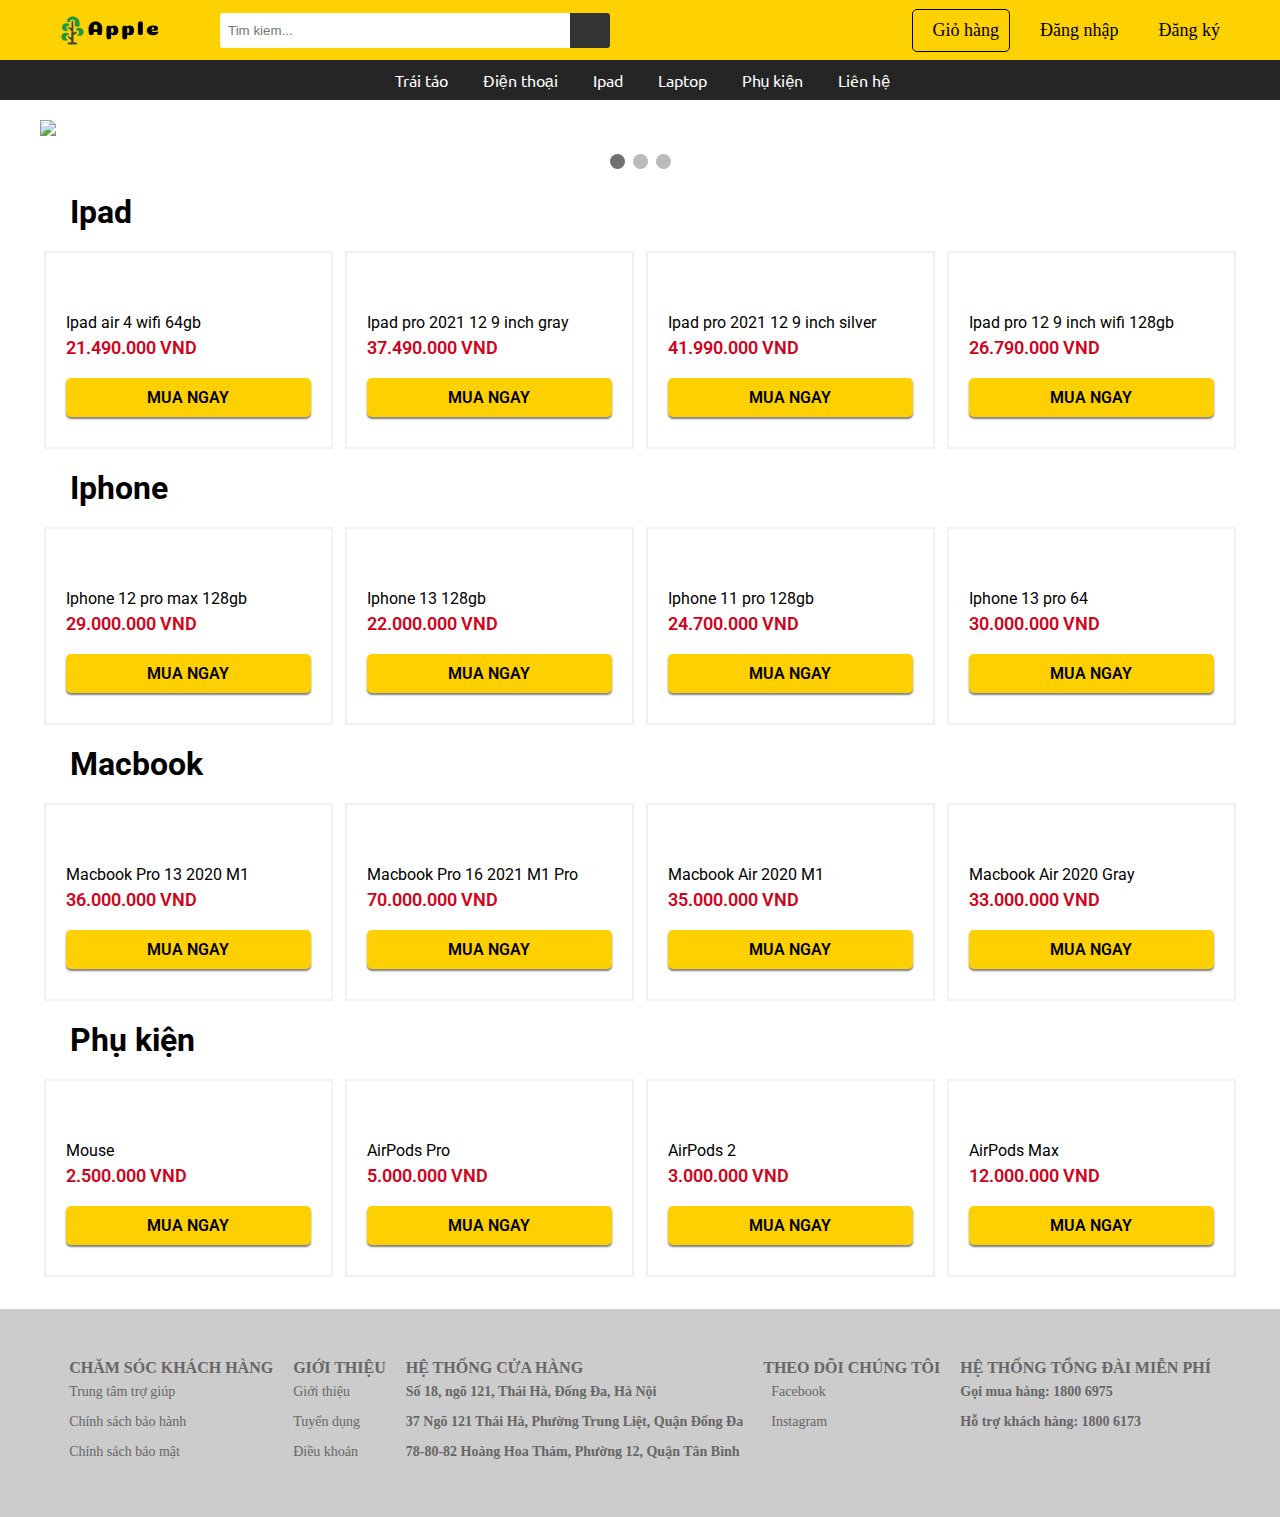
==== index.html @ f6bee872 "new update 1" ====
<!DOCTYPE html>
<html lang="en">
<head>
  <meta charset="UTF-8">
  <meta http-equiv="X-UA-Compatible" content="IE=edge">
  <meta name="viewport" content="width=device-width, initial-scale=1.0">
  <link rel="stylesheet" href="https://cdnjs.cloudflare.com/ajax/libs/font-awesome/6.0.0-beta2/css/all.min.css" integrity="sha512-YWzhKL2whUzgiheMoBFwW8CKV4qpHQAEuvilg9FAn5VJUDwKZZxkJNuGM4XkWuk94WCrrwslk8yWNGmY1EduTA==" crossorigin="anonymous" referrerpolicy="no-referrer" />
  <link href="https://fonts.googleapis.com/css2?family=Mulish:wght@200;500&family=Roboto:wght@100;300;400&family=Ubuntu&display=swap" rel="stylesheet">
  <link rel="stylesheet" href="assests/css/style.css">
  <link rel="stylesheet" href="./assests/css/cart.css">
  <link rel="stylesheet" href="./assests/css/product.css">
  
  <title>Trái táo</title>
</head>
<body>
  <div class="app">
    <!-- Header -->
    <div class="header">
      <div class="header-left">
        <div class="logo">
          <a href="index.html"><img src="./assests/img/logo.png" alt=""></a>
        </div>
        <div class="search-box">
          <input type="text" id="search" placeholder="Tim kiem...">
          <i class="icon-search fas fa-search"></i>
        </div>
        
      </div>
      <div class="header-right">
        <div class="cart" onclick="requireLogin()">
          <a href="javascript:void(0)"><i class="fas fa-shopping-cart"></i></a>
          <span>Giỏ hàng</span>
        </div>
        <i class="fas fa-user-circle icon-user"></i>
        <span class="name-user hover-text"></span>
        <div class="account">
          <div class="login">
            <span class="hover-text">Đăng nhập</span>
          </div>
          <div class="register hover-text">
            <span  class=" hover-text">Đăng ký</span>
          </div>
        </div>
      </div>
    </div>
    
    <!-- Bảng đăng ký -->
    <form  method="get" id="form-register">
      <div class="board board-register active">
        <div class="left-board">
          <label class="title">Register</label>
          <div class="form-input">
            <input type="text" id="user-register" required>
            <label class="space-tb">Username</label>
            <span></span>
          </div>
          <div class="form-input">
            <input type="text" id="full-name" required>
            <label class="space-tb">Full Name</label>
            <span></span>
          </div>
          <div class="form-input">
            <input type="text" id="address" required>
            <label class="space-tb">Address</label>
            <span></span>
          </div>
          <div class="form-input">
            <input type="text" id="phone-number" required>
            <label class="space-tb">Phone Number</label>
            <span></span>
          </div>
          <div class="form-input">
            <input type="password" id="password-register" required>
            <label class="space-tb">Password</label>
            <span></span>
          </div>
          <div class="form-input">
            <input type="password" id="re-password" required>
            <label class="space-tb">Re-password</label>
            <span></span>
          </div>
          <div class="bot-board">
            <input type="submit" value="Sign In">
          </div>
          <div class="btn-close btn-register">
            <i class="fas fa-times"></i>
          </div>
        </div>
      </div>
    </form>

    <!-- Bảng đăng nhập -->
    <form method="get" id="form-login">
      <div class="board board-login active">
        <div class="left-board">
          <label class="title">Login</label>
          <div class="form-input">
            <input type="text" id="user-login" required>
            <label class="space-tb">Username</label>
            <span></span>
          </div>
          <div class="form-input">
            <input type="password" id="password-login" required>
            <label class="space-tb">Password</label>
            <span></span>
          </div>
          <div class="bot-board">
            <input type="submit" value="Sign Up">
            <span>
              Bạn mới biết đến Trái táo?
              <a href="javascript:void(0)" onclick="changeForm()">Đăng ký</a>
            </span>
          </div>
          <div class="btn-close btn-login">
            <i class="fas fa-times"></i>
          </div>
        </div>
      </div>
    </form>

    <!-- menu -->
    <nav>
      <ul class="menu">
        <li>
          <a href="">
            <i class="fas fa-home"></i>
            <span>Trái táo</span>
          </a>
        </li>
        <li>
          <a href="javascript:void(0)" onclick="innerProducts('phone')">
            <i class="fas fa-mobile-alt"></i>
            <span>Điện thoại</span>
          </a>
          <div class="sub-menu">
            <ul class="box-list">
              <h3>Apple</h3>
              <li>
                <ul>
                  <li><a href="javascript:void(0)" onclick="innerProducts('phone', '13')">Iphone 13 series</a></li>
                  <li><a href="javascript:void(0)" onclick="innerProducts('phone', '13PM')">Iphone 13 pro max</a></li>
                  <li><a href="javascript:void(0)" onclick="innerProducts('phone', '13PO')">Iphone 13 pro</a></li>
                  <li><a href="javascript:void(0)" onclick="innerProducts('phone', '13OO')">Iphone 13</a></li>
                  <li><a href="javascript:void(0)" onclick="innerProducts('phone', '13MO')">Iphone 13 mini</a></li>
                </ul>
              </li>
              <li>
                <ul>
                  <li><a href="javascript:void(0)" onclick="innerProducts('phone', '12')">Iphone 12 series</a></li>
                  <li><a href="javascript:void(0)" onclick="innerProducts('phone', '12PM')">Iphone 12 pro max</a></li>
                  <li><a href="javascript:void(0)" onclick="innerProducts('phone', '12PO')">Iphone 12 pro</a></li>
                  <li><a href="javascript:void(0)" onclick="innerProducts('phone', '12OO')">Iphone 12</a></li>
                  <li><a href="javascript:void(0)" onclick="innerProducts('phone', '12MO')">Iphone 12 mini</a></li>
                </ul>
              </li>
              <li>
                <ul>
                  <li><a href="javascript:void(0)" onclick="innerProducts('phone', '11')">Iphone 11 series</a></li>
                  <li><a href="javascript:void(0)" onclick="innerProducts('phone', '11PM')">Iphone 11 pro max</a></li>
                  <li><a href="javascript:void(0)" onclick="innerProducts('phone', '11PO')">Iphone 11 pro</a></li>
                  <li><a href="javascript:void(0)" onclick="innerProducts('phone', '11OO')">Iphone 11</a></li>
                </ul>
              </li>
            </ul>

            <div class="best-selling">
              <h3>Bán chạy</h3>
              <div class="box-bs">
                <div class="image">
                  <img src="https://images.fpt.shop/unsafe/fit-in/192x192/filters:quality(90):fill(white)/fptshop.com.vn/Uploads/Originals/2021/9/15/637673213598401263_iphone-13-pro-max-dd-1.jpg" alt="">
                </div>
                <div class="content-inside">
                  <h4>iphone</h4>
                  <span>25.000.000</span>
                </div>
              </div>
              <div class="box-bs">
                <div class="image">
                  <img src="https://images.fpt.shop/unsafe/fit-in/192x192/filters:quality(90):fill(white)/fptshop.com.vn/Uploads/Originals/2021/9/15/637673213598401263_iphone-13-pro-max-dd-1.jpg" alt="">
                </div>
                <div class="content-inside">
                  <h4>iphone</h4>
                  <span>26.000.000</span>
                </div>
              </div>
            </div>
            <div class="thumbnail">
              <img src="https://images.fpt.shop/unsafe/fit-in/248x248/filters:quality(90):fill(white)/fptshop.com.vn/Uploads/Originals/2021/11/1/637713559763285373_F-H4_248x248.png" alt="">
            </div>
          </div>
        </li>
        <li>
          <a href="javascript:void(0)"  onclick="innerProducts('tablet')">
            <i class="fas fa-tablet-alt"></i>
            <span>Ipad</span>
          </a>
        </li>
        <li>
          <a href="javascript:void(0)" onclick="innerProducts('computer')">
            <i class="fas fa-laptop"></i>
            <span>Laptop</span>
          </a>
        </li>
        <li>
          <a href="javascript:void(0)" onclick="innerProducts('LinhKien')">
            <i class="fas fa-headphones-alt"></i>
            <span>Phụ kiện</span>
          </a>
        </li>
        <li>
          <a href="javascript:void(0)">
            <i class="fas fa-phone"></i>
            <span>Liên hệ</span>
          </a>
        </li>
      </ul>
    </nav>

    <!-- Container -->
    <div class="container">
      <!-- SlideShow -->
      <div class="slider">
        <div class="slideshow-container">
  
          <div class="mySlides fade">
            <img src="assests/img/image3.png" style="width:100%">
          </div>
        
          <div class="mySlides fade">
            <img src="assests/img/image1.png" style="width:100%">
          </div>
        
          <div class="mySlides fade">
            <img src="assests/img/image2.png" style="width:100%">
          </div>
        
          <a class="prev" onclick="plusSlides(-1)">&#10094;</a>
          <a class="next" onclick="plusSlides(1)">&#10095;</a>
        </div>
        <br>
        <div style="text-align:center">
          <span class="dot" onclick="currentSlide(1)"></span>
          <span class="dot" onclick="currentSlide(2)"></span>
          <span class="dot" onclick="currentSlide(3)"></span>
        </div>
      </div>
      <div class="innerLable">

      </div>
      <!-- Sản phẩm  -->
      <div class="products">

        <!-- Tablet -->
        <div class="box-content">

          <div class="lable">
            <h1>Ipad</h1>
          </div>
          <div class="items-tablet list">
            <!-- 1 -->
            <div class="product-item"  onclick="innerDetail(this)">
              <div class="product-top">
                  <img  class="product-thumb" src="./assests/img/tablet/ipad-air-4-wifi-64gb-2020-xanhduong-600x600-600x600.jpg" alt="">
                  <a href="" class="product-name">Ipad air 4 wifi 64gb</a>
              </div>
              <div class="product-info">
                <div class="product-price">21.490.000 VND</div>
                <a href="javascript:void(0)" onclick="confirmation(this)" data-set="3803IP" class="buy-now">Mua ngay</a>
              </div>
            </div>
            <!-- 2 -->
            <div class="product-item"  onclick="innerDetail(this)">
              <div class="product-top">
                  <img  class="product-thumb" src="./assests/img/tablet/ipad-pro-2021-129-inch-gray-thumb-600x600.jpg" alt="">
                  <a href="" class="product-name">Ipad pro 2021 12 9 inch gray</a>
              </div>
              <div class="product-info">
                <div class="product-price">37.490.000 VND</div>
                <a href="javascript:void(0)" onclick="confirmation(this)" data-set="4409IP" class="buy-now">Mua ngay</a>
              </div>
            </div>
            
            <!-- 3 -->
            <div class="product-item"  onclick="innerDetail(this)">
              <div class="product-top">
                  <img  class="product-thumb" src="./assests/img/tablet/ipad-pro-2021-129-inch-silver-600x600.jpg" alt="">
                  <a href="" class="product-name">Ipad pro 2021 12 9 inch silver</a>
              </div>
              <div class="product-info">
                <div class="product-price">41.990.000 VND</div>
                <a href="javascript:void(0)" onclick="confirmation(this)" data-set="4510IP" class="buy-now">Mua ngay</a>
              </div>
            </div>
            <!-- 4 -->
            <div class="product-item"  onclick="innerDetail(this)">
              <div class="product-top">
                  <img  class="product-thumb" src="./assests/img/tablet/ipad-pro-12-9-inch-wifi-128gb-2020-bac-600x600-1-600x600.jpg" alt="">
                  <a href="" class="product-name">Ipad pro 12 9 inch wifi 128gb</a>
              </div>
              <div class="product-info">
                <div class="product-price">26.790.000 VND</div>
                <a href="javascript:void(0)" onclick="confirmation(this)" data-set="4308IP" class="buy-now">Mua ngay</a>
              </div>
            </div>
          </div>
        </div>

        <!-- Phone -->
        <div class="lable">
          <h1>Iphone</h1>
        </div>
        <div class="items-phone list">
          <!-- 1 -->
          <div class="product-item"  onclick="innerDetail(this)">
            <div class="product-top">
                <img  class="product-thumb" src="./assests/img/phone/iphone-12-pro-max-vang-new-600x600-600x600.jpg" alt="">
                <a href="" class="product-name">Iphone 12 pro max 128gb</a>
            </div>
            <div class="product-info">
              <div class="product-price">29.000.000 VND</div>
              <a href="javascript:void(0)" onclick="confirmation(this)" data-set="2312PM" class="buy-now">Mua ngay</a>
            </div>
          </div>
          <!-- 2 -->
          <div class="product-item"  onclick="innerDetail(this)">
            <div class="product-top">
                <img  class="product-thumb" src="./assests/img/phone/iphone-13-mini-blue-2-600x600.jpg" alt="">
                <a href="" class="product-name">Iphone 13 128gb</a>
            </div>
            <div class="product-info">
              <div class="product-price">22.000.000 VND</div>
              <a href="javascript:void(0)" onclick="confirmation(this)" data-set="2813MO" class="buy-now">Mua ngay</a>
            </div>
          </div>
          <!-- 3 -->
          <div class="product-item"  onclick="innerDetail(this)">
            <div class="product-top">
                <img  class="product-thumb" src="./assests/img/phone/iphone-11-pro-256gb-black-600x600.jpg" alt="">
                <a href="" class="product-name">Iphone 11 pro 128gb</a>
            </div>
            <div class="product-info">
              <div class="product-price">24.700.000 VND</div>
              <a href="javascript:void(0)" onclick="confirmation(this)" data-set="1311PO" class="buy-now">Mua ngay</a>
            </div>
          </div>
          <!-- 4 -->
          <div class="product-item"  onclick="innerDetail(this)">
            <div class="product-top">
                <img  class="product-thumb" src="./assests/img/phone/iphone-13-pro-gold-1-600x600.jpg" alt="">
                <a href="" class="product-name">Iphone 13 pro 64</a>
            </div>
            <div class="product-info">
              <div class="product-price">30.000.000 VND</div>
              <a href="javascript:void(0)" onclick="confirmation(this)" data-set="3013PO" class="buy-now">Mua ngay</a>
            </div>
          </div>
        </div>

        <!-- Laptop -->
        <div class="lable">
          <h1>Macbook</h1>
        </div>
        <div class="items-laptop list">
          <!-- 1 -->
          <div class="product-item"  onclick="innerDetail(this)">
            <div class="product-top">
                <img  class="product-thumb" src="./assests/img/computer/Macbook Pro 13 2020 M1 - Silver.jpg" alt="">
                <a href="" class="product-name">Macbook Pro 13 2020 M1</a>
            </div>
            <div class="product-info">
              <div class="product-price">36.000.000 VND</div>
              <a href="javascript:void(0)" onclick="confirmation(this)" data-set="4600MB" class="buy-now">Mua ngay</a>
            </div>
          </div>
          <!-- 2 -->
          <div class="product-item"  onclick="innerDetail(this)">
            <div class="product-top">
                <img  class="product-thumb" src="./assests/img/computer/MacBook Pro 16 2021 M1 Pro -Silver.png" alt="">
                <a href="" class="product-name">Macbook Pro 16 2021 M1 Pro</a>
            </div>
            <div class="product-info">
              <div class="product-price">70.000.000 VND</div>
              <a href="javascript:void(0)" onclick="confirmation(this)" data-set="4701MB" class="buy-now">Mua ngay</a>
            </div>
          </div>
          <!-- 3 -->
          <div class="product-item"  onclick="innerDetail(this)">
            <div class="product-top">
                <img  class="product-thumb" src="./assests/img/computer/Macbook Air 2020 M1 - Grey.jpg" alt="">
                <a href="" class="product-name">Macbook Air 2020 M1</a>
            </div>
            <div class="product-info">
              <div class="product-price">35.000.000 VND</div>
              <a href="javascript:void(0)" onclick="confirmation(this)" data-set="5004MB" class="buy-now">Mua ngay</a>
            </div>
          </div>
          <!-- 4 -->
          <div class="product-item"  onclick="innerDetail(this)">
            <div class="product-top">
                <img  class="product-thumb" src="./assests/img/computer/Macbook Air 2020 - Grey.jpg" alt="">
                <a href="" class="product-name">Macbook Air 2020 Gray</a>
            </div>
            <div class="product-info">
              <div class="product-price">33.000.000 VND</div>
              <a href="javascript:void(0)" onclick="confirmation(this)" data-set="5206MB" class="buy-now">Mua ngay</a>
            </div>
          </div>
        </div>
        <!-- Phụ kiện -->
        <div class="lable">
          <h1>Phụ kiện</h1>
        </div>
        <div class="items-laptop list">
          <!-- 1 -->
          <div class="product-item"  onclick="innerDetail(this)">
            <div class="product-top">
                <img  class="product-thumb" src="./assests/img/LinhKien/chuot-bluetooth-apple-mk2e3-trang-avatar-600x600.jpg" alt="">
                <a href="" class="product-name">Mouse</a>
            </div>
            <div class="product-info">
              <div class="product-price">2.500.000 VND</div>
              <a href="javascript:void(0)" onclick="confirmation(this)" data-set="5901LK" class="buy-now">Mua ngay</a>
            </div>
          </div>
          <!-- 2 -->
          <div class="product-item"  onclick="innerDetail(this)">
            <div class="product-top">
                <img  class="product-thumb" src="./assests/img/LinhKien/tai-nghe-bluetooth-airpods-pro-apple-mwp22-thumb-600x600.jpg" alt="">
                <a href="" class="product-name">AirPods Pro</a>
            </div>
            <div class="product-info">
              <div class="product-price">5.000.000 VND</div>
              <a href="javascript:void(0)" onclick="confirmation(this)" data-set="6406LK" class="buy-now">Mua ngay</a>
            </div>
          </div>
          <!-- 3 -->
          <div class="product-item"  onclick="innerDetail(this)">
            <div class="product-top">
                <img  class="product-thumb" src="./assests/img/LinhKien/bluetooth-airpods-2-apple-mv7n2-imei-ava-600x600.jpg" alt="">
                <a href="" class="product-name">AirPods 2</a>
            </div>
            <div class="product-info">
              <div class="product-price">3.000.000 VND</div>
              <a href="javascript:void(0)" onclick="confirmation(this)" data-set="6305LK" class="buy-now">Mua ngay</a>
            </div>
          </div>
          <!-- 4 -->
          <div class="product-item"  onclick="innerDetail(this)">
            <div class="product-top">
                <img  class="product-thumb" src="./assests/img/LinhKien/bluetooth-airpods-max-apple-ava-600x600.jpg" alt="">
                <a href="" class="product-name">AirPods Max</a>
            </div>
            <div class="product-info">
              <div class="product-price">12.000.000 VND</div>
              <a href="javascript:void(0)" onclick="confirmation(this)" data-set="6507LK" class="buy-now">Mua ngay</a>
            </div>
          </div>
        </div>
      </div>
      <div class="page">
        
      </div>
    </div>
    <footer class = "footer">
      <div class="row">
        <div class="col">
          <h3 class="footer__heading">Chăm sóc khách hàng</h3>
          <ul class="footer-list">
            <li class="footer-item">
              <a href="" class="footer-item__link">Trung tâm trợ giúp</a>
            </li>
            <li class="footer-item">
              <a href="" class="footer-item__link">Chính sách bảo hành</a>
            </li>
            <li class="footer-item">
              <a href="" class="footer-item__link">Chính sách bảo mật</a>
            </li>
          </ul>
        </div>
        <div class="col">
          <h3 class="footer__heading">Giới thiệu</h3>
          <ul class="footer-list">
            <li class="footer-item">
              <a href="" class="footer-item__link">Giới thiệu</a>
            </li>
            <li class="footer-item">
              <a href="" class="footer-item__link">Tuyển dụng</a>
            </li>
            <li class="footer-item">
              <a href="" class="footer-item__link">Điều khoản</a>
            </li>
          </ul>
        </div>
        <div class="col">
          <h3 class="footer__heading">Hệ thống cửa hàng</h3>
          <ul class="footer-list">
            <li class="footer-item">
              <h3 class="footer-item__link">Số 18, ngõ 121, Thái Hà, Đống Đa, Hà Nội</h3>
            </li>
            <li class="footer-item">
              <h3 class="footer-item__link">37 Ngõ 121 Thái Hà, Phường Trung Liệt, Quận Đống Đa</h3>
            </li>
            <li class="footer-item">
              <h3 class="footer-item__link">78-80-82 Hoàng Hoa Thám, Phường 12, Quận Tân Bình</h3>
            </li>
          </ul>
        </div>
        <div class="col">
          <h3 class="footer__heading">Theo dõi chúng tôi</h3>
          <ul class="footer-list">
            <li class="footer-item">
              <a href="" class="footer-item__link">
                <i class="footer-item__icon fab fa-facebook-square"></i>
                Facebook
              </a>
            </li>
            <li class="footer-item">
              <a href="" class="footer-item__link">
                <i class="footer-item__icon fab fa-instagram"></i>
                Instagram
              </a>
            </li>
          </ul>
        </div>
        <div class="col">
          <h3 class="footer__heading">Hệ thống tổng đài miễn phí</h3>
          <ul class="footer-list">
            <li class="footer-item">
              <h3 class="footer-item__link">Gọi mua hàng:	1800 6975</h3>
            </li>
            <li class="footer-item">
              <h3 class="footer-item__link">Hỗ trợ khách hàng:	1800 6173</h3>
            </li>
          </ul>
        </div>
      </div> 
    </footer>
  </div>
  <script src = "js/script.js"></script>
  <script src = "js/cart.js"></script>
</body>
</html>
---- assests/css/style.css ----
@import url('https://fonts.googleapis.com/css?family=Ubuntu');
* {
  padding: 0;
  margin: 0;
  box-sizing: border-box;
}
body{
  /* font-family: 'Ubuntu', sans-serif; */
  /* height: 100vh; */
  /* background-color: #ccc; */
  /* overflow-x: hidden; */
  /* display: flex; */
  /* justify-content: center; */
}
img {
  display: block;
}
ul {
  list-style-type: none;
}
.hover-text:hover {
  color: rgba(255, 255, 255);
  transition-duration: .1s;
}
.space-tb {
  opacity: .9;
  position: absolute;
  top: 10px;
  left: 10px;
}
.app {
  /* position: relative; */
  /* height: 100vh; */
  /* height: 2000px; */
}

/* header */
.header {
  display: flex;
  align-items: center;
  justify-content: space-between;
  height: 60px;
  padding: 0 50px;
  background-color: #fed100;
}
.header-left {
  display: flex;
  align-items: center;
}
.header .header-left .logo {
  height: 60px;
  width: 120px;
  /* background-color: #ccc; */
  
}
.logo img{
  width: 100%;
  /* height: 40px; */
}
.header-right {
  display: flex;
  align-items: center;
}
.header-right .cart {
  display: flex;
  align-items: center;
  border: 1px solid #000;
  border-radius: 5px;
  padding: 10px;
  cursor: pointer;
}
.header-right .cart a{
  font-size: 20px;
  padding-right: 10px;
  color: rgb(0, 0, 0);
}
.header-right .cart:hover,
.header-right .cart:hover a,
.header-right .cart:hover span{
  color: rgba(255, 255, 255);
  transition-duration: .1s;
  background-color: #aad000;
}
.header-right .icon-user{
  display: none;
  padding: 10px;
  font-size: 24px;
  color: rgb(0, 0, 0);
}
.header-right span{
  color: rgb(0, 0, 0);
  font-size: 18px;
}
.name-user {
  cursor: pointer;
}

/* form */
.account {
  display: flex;
  color: #fff;
  cursor: pointer;
}
.account span{
  padding: 5px;
  cursor: pointer;
}
.account .login {
  margin: 0 20px;
  padding: 5px;
  cursor: pointer;
}
.account .register {
  padding: 5px;
  cursor: pointer;
}
.search-box {
  margin-left: 50px;
  display: flex;
}
.search-box .icon-search {
  background-color: #333;
  height: 35px;
  width: 40px;
  text-align: center;
  line-height: 35px;
  border-radius: 0 3px 3px 0;
  color: #fff;
}
.icon-search:hover{
  color: hsla(0,0%,100%,.7);
}
.search-box input {
  width: 350px;
  height: 35px;
  border: none;
  border-radius: 3px 0 0 3px;
  padding: 8px;
  outline: none;
}
@keyframes appear{
  0%{
    opacity: 0;
  }
  100%{
    opacity: 1;
  }
}
.board {
  font-family: 'Ubuntu', sans-serif;
  position: fixed;
  padding: 50px;
  display: flex;
  justify-content: center;
  align-items: center;
  animation: appear .1s ease-out forwards;
  background-color: rgba(0,0,0,0.2);
  top: 0;
  bottom: 0;
  left: 0;
  right: 0;
  z-index: 2;
}
.board-register.active,
.board-login.active {
  display: none;
}
.board .left-board {
  padding: 45px 50px;
  height: 550px;
  background-color: rgb(255, 255, 240);
  border-radius: 5px;
  display: flex;
  flex-direction: column;
  align-items: center;
  position: relative;
  z-index: 2;
}
.title{
  font-size: 20px;
  font-weight: 700;
  margin-bottom: 20px;
}
.left-board .form-input {
  display: flex;
  flex-direction: column;
  padding: 10px 0 30px;
  width: 300px;
  font-size: 16px;
  position: relative;
}
.form-input input{
  height: 20px;
  font-size: 14px;
  border: none;
  border-radius: 0;
  border-bottom: 2px solid #000;
  outline: none;
  z-index: 1;
  background-color: transparent;
}
.bot-board {
  margin-top: 20px;
  display: flex;
  flex-direction: column;
  align-items: center;
}
.bot-board input {
  padding: 10px 45px;
  border-radius: 50px;
  border: none;
  color: #000;
  box-shadow: 0 2px 2px rgba(0,0,0,.5);
  background-color: #fed100;
}
.bot-board input:active {
  transform: scale(0.98);
  box-shadow: none;
  transition: .1s;
}
.bot-board span {
  font-size: 14px;
  padding: 32px;
}
.form-input label span{
  display: inline-block;
  transition: .3s cubic-bezier(0.68, -0.55, 0.256, 1.55);
}
.form-input input:focus{
  border-bottom: 2px solid rgba(0,0,0,.3);
}
.form-input input:focus + label span,
.form-input input:valid + label span{
  opacity: .4;
  z-index: 2;
  transform: translateY(-24px);
}
.form-input > span {
  position: absolute;
  bottom: 14px;
  color: #f02849;
  font-size: 12px;
}
.btn-close {
  position: absolute;
  top: 0;
  right: 0;
  padding: 10px 15px;
  background-color: #fed100;
  font-size: 20px;
  border-top-right-radius: 5px;
}
.btn-close:hover {
  color: #fff;
  background-color: rgb(51, 39, 39);
  transition-duration: .1s;
}

/* menu */
nav {
  background-color: #252525;
}
.menu {
  font-family: 'Ubuntu', sans-serif;
  display: flex;
  list-style: none;
  height: 40px;
  justify-content: center;
  align-items: center;
}
.menu > li {
  /* margin-right: 30px; */
  padding: 0 15px;
  position: relative;
  height: inherit;
}
.menu li a{
  text-decoration: none;
}
.menu > li > a{
  text-decoration: none;
  color: #fff;
  line-height: 40px;
}
.menu > li > a:hover{
  color: hsla(0,0%,100%,.7);
  transition-duration: .1s;
}
.menu li a i {
  padding-right: 5px;
}
.menu > li:hover .sub-menu{
  visibility: visible;
  opacity: 1;
  transform: translateY(0);
}
.sub-menu {
  display: flex;
  position: absolute;
  width: 1200px;
  background-color: #fff;
  padding: 20px 16px;
  left: -386px;
  justify-content: space-between;
  opacity: 0;
  transform: translateY(10px);
  transition: visibility .2s, opacity .2s linear, transform .2s;
  visibility: hidden;
  box-shadow: 0 2px 12px rgb(0 0 0 / 40%);
  z-index: 2;
}

.sub-menu li {
  list-style: none;
}

.box-list {
  max-width: 560px;
  font-family: Roboto,Helvetica,Arial,sans-serif;
  font-weight: 300;
}
.box-list > li{
  margin-right: 20px;
  font-size: 13px;
  min-width: 120px;
  float: left;
}
.box-list li ul >li:first-child {
  font-size: 16px;
  padding: 10px 0 15px;
  font-weight: 400;
}
.box-list li li {
  padding: 8px 0;
}
.box-list li li a {
  padding: 8px 0;
  color: #000; 
}
.box-list li li:hover a{
  color: #0077ff;
}
.best-selling {
  border-left: 1px solid #000;
  margin-left: 10px;
  padding: 0 10px;
}
.best-selling .box-bs {
  display: flex;
  padding: 16px 0;
}
.best-selling .image img {
  width: 80px;
  margin-right: 16px;
}




/* container */
.container {
  /* background-color: #ccc; */
  /* height: 100px; */
  max-width: 1200px;
  margin: auto;
  /* height: 1000px; */
}


.slideshow-container {
  max-width: 1200px;
  position: relative;
  margin: auto;
  padding: 20px 0 0;
  z-index: 1;
}
.mySlides {
  display: none;
}
.mySlides img {
  width: 100%;
}
.prev, .next {
  cursor: pointer;
  position: absolute;
  top: 50%;
  width: auto;
  margin-top: -22px;
  padding: 16px;
  color: white;
  font-weight: bold;
  font-size: 18px;
  transition: 0.6s ease;
  border-radius: 0 3px 3px 0;
  user-select: none;
}
.prev {
  left: 5px;
  border-radius: 3px 0 0 3px;
}
.next {
  right: 5px;
  border-radius: 3px 0 0 3px;
}
.prev:hover, .next:hover {
  background-color: rgba(0,0,0,0.8);
}
.text {
  color: #f2f2f2;
  font-size: 15px;
  padding: 8px 12px;
  position: absolute;
  bottom: 8px;
  width: 100%;
  text-align: center;
}
.dot {
  cursor: pointer;
  height: 15px;
  width: 15px;
  margin: 0 2px;
  background-color: #bbb;
  border-radius: 50%;
  display: inline-block;
  transition: background-color 0.6s ease;
}
.active, .dot:hover {
  background-color: #717171;
}
@keyframes fade {
  from {opacity: .4}
  to {opacity: 1}
}
.fade {
  animation-name: fade;
  animation-duration: 1.5s;
}
.lable {
  font-family: Roboto,Helvetica,Arial,sans-serif;
}

.products {
  font-family: Roboto,Helvetica,Arial,sans-serif;
}
.lable {
  padding: 20px 30px 0;
}
.list {
  display: flex;
  justify-content: flex-start;
  flex-wrap: wrap;
  margin-left: -2px;
  margin-right: -2px;
}
.product-item {
  flex-basis: 24%;
  background-color: #fff;
  padding: 20px;
  border: 2px solid #f1f1f1;
  /* height: 480px; */
  margin-top: 20px;
  position: relative;
  transition: all .2s ease-in;
  margin-left: 6px;
  margin-right: 6px;
}
.product-item:hover {
  box-shadow: 0 2px 12px rgb(0 0 0 / 40%);
}
.product-item:hover .product-thumb {
  transform: translateY(-15px);
}
.product-top .product-thumb {
  margin: 20px 0;
  width: 100%;
  transition: .2s ease-in;
}
.buy-now, .product-name {
  padding-bottom: 5px;
  display: block;
  text-decoration: none; 
  color: #000;
  
}
.buy-now {
  padding: 10px;
  background-color: #fed000;
  border-radius: 5px;
  color: #000;
  font-weight: 600;
  text-transform: uppercase;
  text-align: center;
  margin: 20px 0 10px;
  box-shadow: 0 2px 2px rgba(0,0,0,.5);
}
.buy-now:active {
  transform: scale(0.98);
  box-shadow: none;
  transition: .1s;
}
.buy-now:hover {
  background-color: #aaa000;
  color: #fff;
  box-shadow: none;
}
.product-info .product-price {
  color: #111;
  font-weight: 600;
  font-size: 18px;
  color: #d0021c;
}
.page {
  text-align: center;
  margin: 32px 0;
}
.page ul {
  display: flex;
  justify-content: center;
}
.page ul li {
  padding: 10px 15px;
  background-color: #cb1c22;
  margin: 5px;
  color: #fff;
  border-radius: 5px;
  cursor: pointer;
}
.page ul li:hover {
  background-color: #ae1427;
}

.footer {
  background-color: #ccc;  
}

.footer__heading{
  font-size: 16px;
  text-transform: uppercase;
  color: #666;
}

.footer__list {
  padding-left: 0;
  list-style: none;
}

.footer-item__link {
  text-decoration: none;
  font-size: 14px;
  color: #666;
  padding: 2px 0;
  display: flex;
  align-items: center;
}

.footer-item__icon {
  font-size: 1.6rem;
  margin: -1px 8px 0 0;
}

.row {
  display: flex;
  width: 1200px;
  margin: auto;
  padding: 40px 0;
  justify-content: center;
}
.col {
  padding: 10px;
}
.col li {
  padding: 5px 0;
}
---- assests/css/cart.css ----
.cart-box {
  width: 1200px;
  margin: 32px auto;
  background-color: #fff;
  padding: 30px;
  box-shadow: 0 0 10px 2px rgba(0,0,0,.1);
}
.cart-content-top table{
  width: 100%;
  text-align: center;
}

.cart-content-top table th {
  padding-bottom: 30px;
  font-family: var(--main-text-font);
  font-size: 14px;
  text-transform: uppercase;
  color: #333;
  border-collapse: collapse;
  border-bottom: 2px solid #ccc;
}

.cart-content-top table p{
  font-family: var(--main-text-font);
  font-size: 14px;
  color: #333;
}

.cart-content-top table input {
  width: 40px;
}

.cart-content-top td {
  padding: 15px 0;
  border-bottom: 2px solid #ddd;
}

.cart-content-top td:first-child img {
  width: 100px;
  margin: auto;
}

.cart-content-top td:nth-child(2) {
  max-width: 130px;
}

.cart-content-top td:nth-child(3) img {
  width: 30px;
}

.cart-content-bottom table {
  width: 100%;
}

.cart-content-bottom table th {
  padding: 15px 0;
  color: #333;
  border-collapse: collapse;
  border-bottom: 2px solid #ddd;
  text-align: left;
  font-size: 14px;
}

.cart-content-bottom table td {
  padding: 6px 0;
  font-family: var(--main-text-font);
  font-size: 14px;
  color: #333;
}

.cart-content-bottom tr:nth-child(4) td {
  border-bottom: 2px solid #ddd;
}

.cart-content-bottom tr td:last-child {
  text-align: right;
}

.cart-content-bottom-text {
  margin: 20px 0;
  text-align: center;
}

.cart-content-bottom-text p {
  font-family: var(--main-text-font);
  font-size: 12px;
  color: #333;
}

.cart-content-bottom-button {
  text-align: center;
  align-items: center;
}

.cart-content-bottom-button button {
  padding: 0 180px;
  height: 35px;
  cursor: pointer;
}

.cart-content-bottom-button button:first-child {
  background-color: #fff;
  border: 1px solid black;
  margin-right: 20px;
}

.cart-content-bottom-button button:first-child:hover {
  background-color: #ddd;
}

.cart-content-bottom-button button:last-child {
  background-color: black;
  color: #fff;
  border: none;
  border: 1px solid black;
}

.cart-content-bottom-button button:last-child:hover {
  background-color: #ddd;
  color: black;
}

.cart-content-bottom-dangnhap {
  margin-top: 20px;
}

.cart-content-bottom-dangnhap p {
  font-family: var(--main-text-font);
  font-size: 12px;
  color: #333;
  font-weight: bold;
}

.trash button i {
  color: red;
  opacity: .7;
  font-size: 16px;
  transition: all .1s ease-out;
}

.trash button {
  background-color: transparent;
  border: none;
  cursor: pointer;
  padding: 5px; 
}

.trash button:hover i {
  font-size: 20px;
}
---- assests/css/product.css ----
/* --------PRODUCT--------- */
.product-detail{
	padding: 100px 0;
	box-shadow: 0 0 10px 2px rgba(0,0,0,.1);
	margin: 32px 0;
}

.product-detail .product-top {
	margin-bottom: 30px;
}

.product-detail .product-top p {
	font-family: "Times New Roman", Times, serif;
	margin: 0 12px;
	font-size: 12px;
}

.product-detail .product-content-left {
	width: 50%;
}

.product-detail .product-content-left-big-img {
	width: 80%;
	padding-right: 20px;
}

.product-detail .product-content-left-big-img img {
	width: 100%;
}

.product-detail .product-content-left-small-img {
	width: 20%;
}

.product-detail .product-content-left-small-img img {
	width: 100%;
}

.product-detail .product-content-right {
	width: 50%;
	padding-right: 20px;
}

* {
	box-sizing: border-box;
}

.product-detail .product-content-right-product-name h1 {
	font-family: "Times New Roman", Times, serif;
	font-size: 30px;
}

.product-detail .product-content-right-product-price {
	margin: 12px 0;
	font-size: 28px;
	font-weight: bold;
	font-family: "Times New Roman", Times, serif;
}

.product-detail .product-content-right-product-color {
	margin-top: 40px;
}

.color {
	font-weight: bold;
}

.quantity {
	display: flex;
	margin-bottom: 20px;
	margin-top: 20px;
	align-items: center;
}

.quantity input {
	width: 35px;
	padding-left: 3px;
	margin: 10px 0;
}

.product-content-right-product-button {
	display: flex;
}

.product-content-right-product-button button {
	width: 160px;
	height: 40px;
	display: block;
	margin: 20px 0 12px;
	transition: all 0.3s ease;
	margin-bottom: 20px;
}

.product-content-right-product-button button:first-child {
	background-color: #ffff;
	border: 2px solid black;
	cursor: pointer;
}

.product-content-right-product-button button:first-child i {
	margin-right: 5px;
}

.product-content-right-product-button button:first-child:hover {
	background: black;
	color: #ffff;
}

.product-content-right-product-button button:last-child {
	border: 2px solid #bf8a49;
	color: #bf8a49;
	background: #ffff;
	cursor: pointer;
	margin-left: 40px;
}

.product-content-right-product-button button:last-child:hover {
	background: black;
	color: #ffff;
}

.product-content-right-bottom {
	padding-top: 40px;
	border-top: 2px solid #dddddd;
	position: relative;
}

.product-content-right-bottom-top {
	position: absolute;
	width: 30px;
	height: 30px;
	border: 1px solid #dddddd;
	display: flex;
	justify-content: center;
	align-items: center;
	background-color: #fff;
	top: -15px;
	left: 50%;
	border-radius: 50%;
	transform: translateX(-50%);
	cursor: pointer;
}

.product-content-right-bottom-content-title {
  display: flex;
	border-bottom: 2px solid #dddddd;
}

.product-content-right-bottom-content-title-item {
	padding: 6px;
	cursor: pointer;
	margin-right: 6px;
}

.product-content-right-bottom-content-title-item p {
	font-family: "Times New Roman", Times, serif;
	font-size: 16px;
}

.product-content-right-bottom-content {
	padding-top: 30px;
}

.product-content-right-bottom-content {
	font-family: "Times New Roman", Times, serif;
	font-size: 15px;
}

.row {
	display: flex;
}

.product-content-right-bottom-content-muahang {
	display: none;
}

.activeB {
	display: none;
}

.detail {
	font-weight: bold;
}
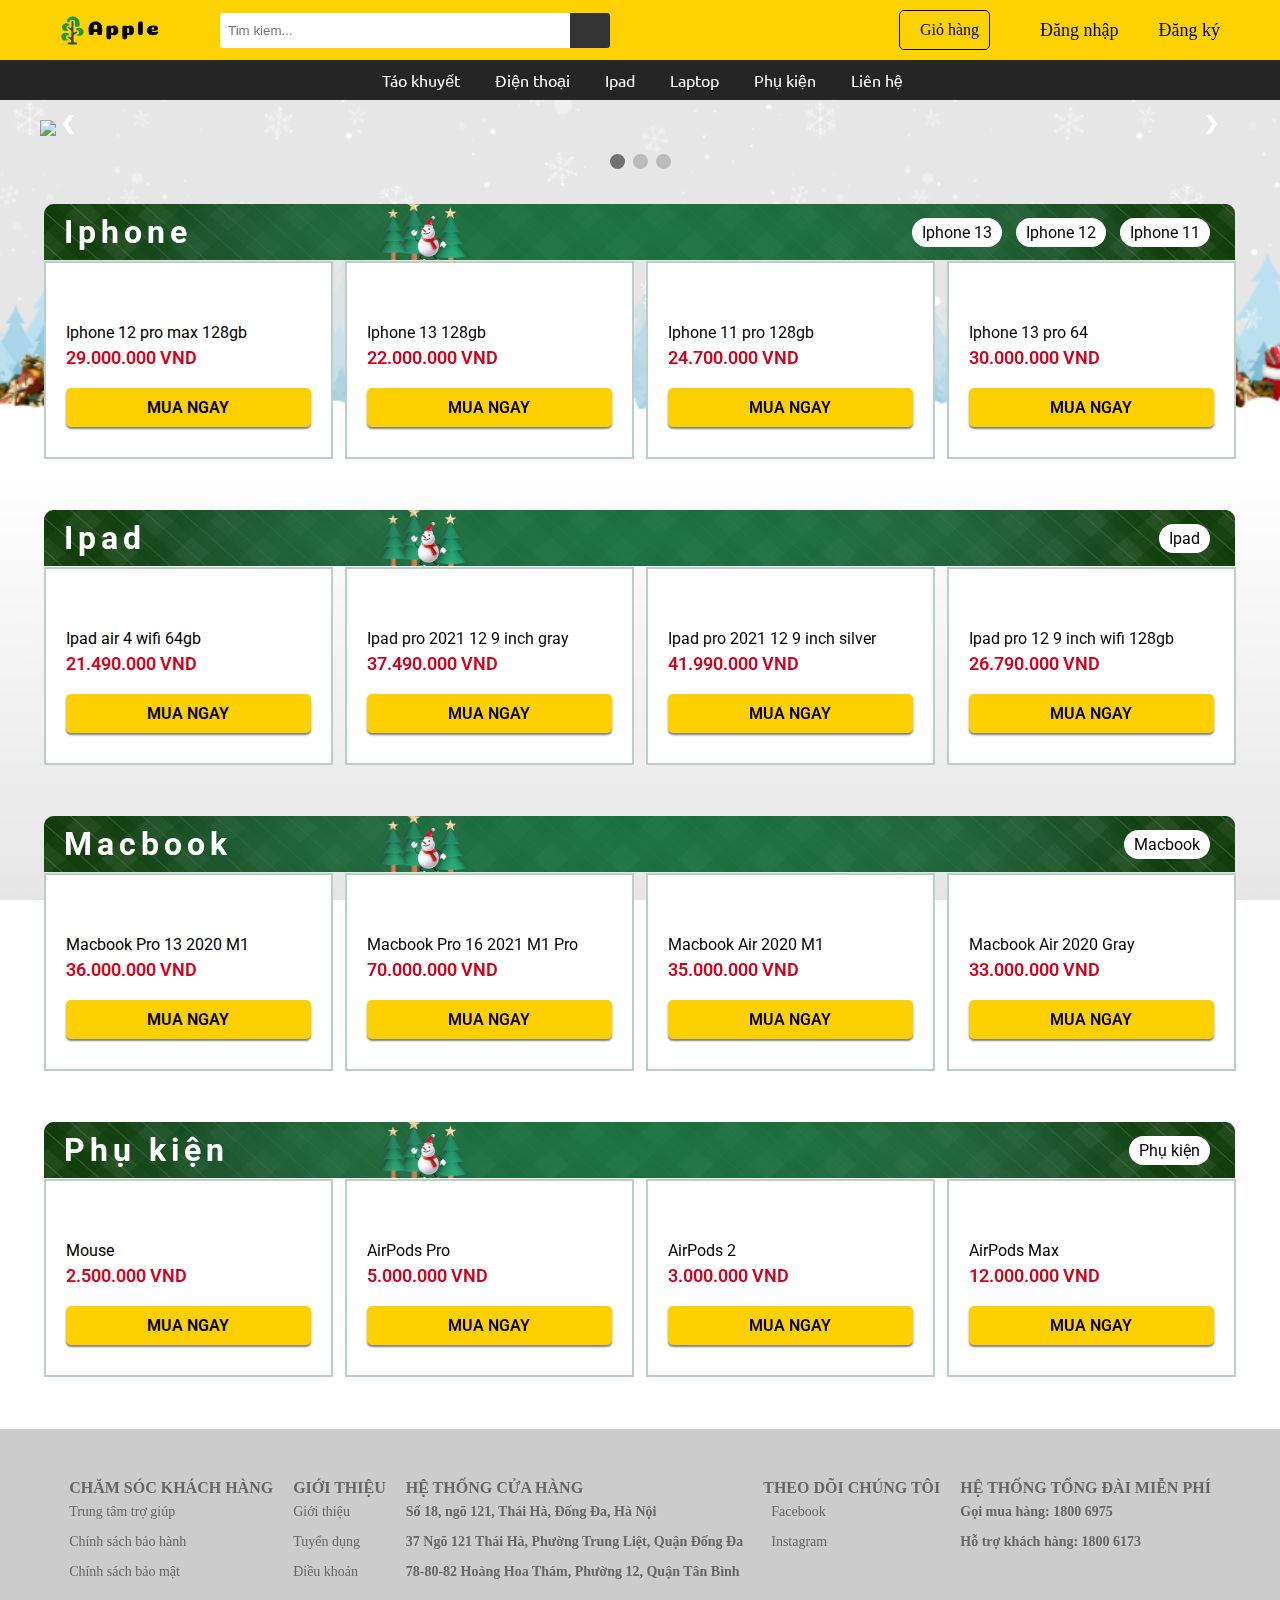
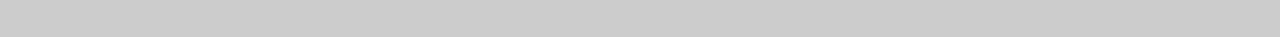
==== commit d6cdf77b: "update previewCart" ====
--- a/index.html
+++ b/index.html
@@ -10,7 +10,7 @@
   <link rel="stylesheet" href="./assests/css/cart.css">
   <link rel="stylesheet" href="./assests/css/product.css">
   
-  <title>Trái táo</title>
+  <title>Táo khuyết</title>
 </head>
 <body>
   <div class="app">
@@ -29,10 +29,16 @@
       <div class="header-right">
         <div class="cart" onclick="requireLogin()">
           <a href="javascript:void(0)"><i class="fas fa-shopping-cart"></i></a>
-          <span>Giỏ hàng</span>
+          <p>Giỏ hàng</p>
         </div>
         <i class="fas fa-user-circle icon-user"></i>
-        <span class="name-user hover-text"></span>
+        <div class="box-private">
+          <span class="name-user"></span>
+          <div class="box-logOut">
+            <p class="sp box" onclick="previewCart()">Đơn hàng</p>
+            <p class="logOut box">LogOut</p>
+          </div>
+        </div>
         <div class="account">
           <div class="login">
             <span class="hover-text">Đăng nhập</span>
@@ -107,7 +113,7 @@
           <div class="bot-board">
             <input type="submit" value="Sign Up">
             <span>
-              Bạn mới biết đến Trái táo?
+              Bạn mới biết đến Táo khuyết?
               <a href="javascript:void(0)" onclick="changeForm()">Đăng ký</a>
             </span>
           </div>
@@ -124,7 +130,7 @@
         <li>
           <a href="">
             <i class="fas fa-home"></i>
-            <span>Trái táo</span>
+            <span>Táo khuyết</span>
           </a>
         </li>
         <li>
@@ -250,64 +256,14 @@
       <!-- Sản phẩm  -->
       <div class="products">
 
-        <!-- Tablet -->
-        <div class="box-content">
-
-          <div class="lable">
-            <h1>Ipad</h1>
-          </div>
-          <div class="items-tablet list">
-            <!-- 1 -->
-            <div class="product-item"  onclick="innerDetail(this)">
-              <div class="product-top">
-                  <img  class="product-thumb" src="./assests/img/tablet/ipad-air-4-wifi-64gb-2020-xanhduong-600x600-600x600.jpg" alt="">
-                  <a href="" class="product-name">Ipad air 4 wifi 64gb</a>
-              </div>
-              <div class="product-info">
-                <div class="product-price">21.490.000 VND</div>
-                <a href="javascript:void(0)" onclick="confirmation(this)" data-set="3803IP" class="buy-now">Mua ngay</a>
-              </div>
-            </div>
-            <!-- 2 -->
-            <div class="product-item"  onclick="innerDetail(this)">
-              <div class="product-top">
-                  <img  class="product-thumb" src="./assests/img/tablet/ipad-pro-2021-129-inch-gray-thumb-600x600.jpg" alt="">
-                  <a href="" class="product-name">Ipad pro 2021 12 9 inch gray</a>
-              </div>
-              <div class="product-info">
-                <div class="product-price">37.490.000 VND</div>
-                <a href="javascript:void(0)" onclick="confirmation(this)" data-set="4409IP" class="buy-now">Mua ngay</a>
-              </div>
-            </div>
-            
-            <!-- 3 -->
-            <div class="product-item"  onclick="innerDetail(this)">
-              <div class="product-top">
-                  <img  class="product-thumb" src="./assests/img/tablet/ipad-pro-2021-129-inch-silver-600x600.jpg" alt="">
-                  <a href="" class="product-name">Ipad pro 2021 12 9 inch silver</a>
-              </div>
-              <div class="product-info">
-                <div class="product-price">41.990.000 VND</div>
-                <a href="javascript:void(0)" onclick="confirmation(this)" data-set="4510IP" class="buy-now">Mua ngay</a>
-              </div>
-            </div>
-            <!-- 4 -->
-            <div class="product-item"  onclick="innerDetail(this)">
-              <div class="product-top">
-                  <img  class="product-thumb" src="./assests/img/tablet/ipad-pro-12-9-inch-wifi-128gb-2020-bac-600x600-1-600x600.jpg" alt="">
-                  <a href="" class="product-name">Ipad pro 12 9 inch wifi 128gb</a>
-              </div>
-              <div class="product-info">
-                <div class="product-price">26.790.000 VND</div>
-                <a href="javascript:void(0)" onclick="confirmation(this)" data-set="4308IP" class="buy-now">Mua ngay</a>
-              </div>
-            </div>
-          </div>
-        </div>
-
         <!-- Phone -->
         <div class="lable">
           <h1>Iphone</h1>
+          <div class="hot-search">
+            <a href="javascript:void(0)" onclick="innerProducts('phone', '13')">Iphone 13</a>
+            <a href="javascript:void(0)" onclick="innerProducts('phone', '12')">Iphone 12</a>
+            <a href="javascript:void(0)" onclick="innerProducts('phone', '11')">Iphone 11</a>
+          </div>
         </div>
         <div class="items-phone list">
           <!-- 1 -->
@@ -352,6 +308,61 @@
             <div class="product-info">
               <div class="product-price">30.000.000 VND</div>
               <a href="javascript:void(0)" onclick="confirmation(this)" data-set="3013PO" class="buy-now">Mua ngay</a>
+            </div>
+          </div>
+        </div>
+
+        <!-- Tablet -->
+        <div class="lable">
+          <h1>Ipad</h1>
+          <div class="hot-search">
+            <a href="javascript:void(0)"  onclick="innerProducts('tablet')">Ipad</a>
+          </div>
+        </div>
+        <div class="items-tablet list">
+          <!-- 1 -->
+          <div class="product-item"  onclick="innerDetail(this)">
+            <div class="product-top">
+                <img  class="product-thumb" src="./assests/img/tablet/ipad-air-4-wifi-64gb-2020-xanhduong-600x600-600x600.jpg" alt="">
+                <a href="" class="product-name">Ipad air 4 wifi 64gb</a>
+            </div>
+            <div class="product-info">
+              <div class="product-price">21.490.000 VND</div>
+              <a href="javascript:void(0)" onclick="confirmation(this)" data-set="3803IP" class="buy-now">Mua ngay</a>
+            </div>
+          </div>
+          <!-- 2 -->
+          <div class="product-item"  onclick="innerDetail(this)">
+            <div class="product-top">
+                <img  class="product-thumb" src="./assests/img/tablet/ipad-pro-2021-129-inch-gray-thumb-600x600.jpg" alt="">
+                <a href="" class="product-name">Ipad pro 2021 12 9 inch gray</a>
+            </div>
+            <div class="product-info">
+              <div class="product-price">37.490.000 VND</div>
+              <a href="javascript:void(0)" onclick="confirmation(this)" data-set="4409IP" class="buy-now">Mua ngay</a>
+            </div>
+          </div>
+
+          <!-- 3 -->
+          <div class="product-item"  onclick="innerDetail(this)">
+            <div class="product-top">
+                <img  class="product-thumb" src="./assests/img/tablet/ipad-pro-2021-129-inch-silver-600x600.jpg" alt="">
+                <a href="" class="product-name">Ipad pro 2021 12 9 inch silver</a>
+            </div>
+            <div class="product-info">
+              <div class="product-price">41.990.000 VND</div>
+              <a href="javascript:void(0)" onclick="confirmation(this)" data-set="4510IP" class="buy-now">Mua ngay</a>
+            </div>
+          </div>
+          <!-- 4 -->
+          <div class="product-item"  onclick="innerDetail(this)">
+            <div class="product-top">
+                <img  class="product-thumb" src="./assests/img/tablet/ipad-pro-12-9-inch-wifi-128gb-2020-bac-600x600-1-600x600.jpg" alt="">
+                <a href="" class="product-name">Ipad pro 12 9 inch wifi 128gb</a>
+            </div>
+            <div class="product-info">
+              <div class="product-price">26.790.000 VND</div>
+              <a href="javascript:void(0)" onclick="confirmation(this)" data-set="4308IP" class="buy-now">Mua ngay</a>
             </div>
           </div>
         </div>
@@ -359,6 +370,9 @@
         <!-- Laptop -->
         <div class="lable">
           <h1>Macbook</h1>
+          <div class="hot-search">
+            <a href="javascript:void(0)"  onclick="innerProducts('computer')">Macbook</a>
+          </div>
         </div>
         <div class="items-laptop list">
           <!-- 1 -->
@@ -409,6 +423,9 @@
         <!-- Phụ kiện -->
         <div class="lable">
           <h1>Phụ kiện</h1>
+          <div class="hot-search">
+            <a href="javascript:void(0)" onclick="innerProducts('Linhkien')">Phụ kiện</a>
+          </div>
         </div>
         <div class="items-laptop list">
           <!-- 1 -->
--- a/assests/css/style.css
+++ b/assests/css/style.css
@@ -29,9 +29,18 @@
   left: 10px;
 }
 .app {
-  /* position: relative; */
-  /* height: 100vh; */
+  position: relative;
+  /* height: 1000px; */
   /* height: 2000px; */
+  
+}
+.app::before {
+  content: "";
+  background: url('../img/BG1.png') no-repeat center/cover;
+  height: 100vh;
+  width: 100vw;
+  position: fixed;
+  z-index: -1;
 }
 
 /* header */
@@ -75,8 +84,7 @@
   color: rgb(0, 0, 0);
 }
 .header-right .cart:hover,
-.header-right .cart:hover a,
-.header-right .cart:hover span{
+.header-right .cart:hover a{
   color: rgba(255, 255, 255);
   transition-duration: .1s;
   background-color: #aad000;
@@ -91,10 +99,37 @@
   color: rgb(0, 0, 0);
   font-size: 18px;
 }
-.name-user {
-  cursor: pointer;
-}
-
+.box-private {
+  position: relative;
+  padding: 10px;
+  cursor: pointer;
+}
+.box-private:hover .name-user {
+  color: #fff;
+  transition-duration: .1s;
+}
+.box-logOut {
+  display: none;
+  /* background-color: #fff; */
+  padding-top: 10px;
+  position: absolute;
+  width: 110px;
+  text-align: center;
+  transform: translateX(-32%);
+  z-index: 99;
+}
+.box {
+  background-color: #fff;
+  padding: 10px 20px;
+  border: 1px solid #000;
+}
+.box:hover {
+  background-color: #ccc;
+}
+
+.box-private:hover .box-logOut {
+  display: block;
+}
 /* form */
 .account {
   display: flex;
@@ -259,6 +294,8 @@
 /* menu */
 nav {
   background-color: #252525;
+  /* z-index: 999;
+  position: sticky; */
 }
 .menu {
   font-family: 'Ubuntu', sans-serif;
@@ -300,7 +337,7 @@
   width: 1200px;
   background-color: #fff;
   padding: 20px 16px;
-  left: -386px;
+  left: -396px;
   justify-content: space-between;
   opacity: 0;
   transform: translateY(10px);
@@ -443,7 +480,31 @@
   font-family: Roboto,Helvetica,Arial,sans-serif;
 }
 .lable {
-  padding: 20px 30px 0;
+  padding: 10px 20px;
+  margin-top: 30px;
+  margin-left: 4px;
+  margin-right: 5px;
+  background: url('../img/tagline.png') no-repeat center/contain;
+  color: #fff;
+  letter-spacing: 5px;
+  display: flex;
+  align-items: center;
+  justify-content: space-between;
+}
+.lable .hot-search {
+  letter-spacing: normal;
+  cursor: pointer;
+}
+.lable .hot-search a {
+  text-decoration: none;
+  background-color: #fff;
+  border-radius: 15px;
+  color: #000;
+  padding: 5px 10px;
+  margin: 0 5px;
+}
+.lable .hot-search a:hover {
+  color: #0077ff; 
 }
 .list {
   display: flex;
@@ -456,9 +517,9 @@
   flex-basis: 24%;
   background-color: #fff;
   padding: 20px;
-  border: 2px solid #f1f1f1;
+  border: 2px solid #bbcfc4;
   /* height: 480px; */
-  margin-top: 20px;
+  margin-bottom: 20px;
   position: relative;
   transition: all .2s ease-in;
   margin-left: 6px;
--- a/assests/css/product.css
+++ b/assests/css/product.css
@@ -1,8 +1,9 @@
 /* --------PRODUCT--------- */
 .product-detail{
-	padding: 100px 0;
+	padding: 50px 0;
 	box-shadow: 0 0 10px 2px rgba(0,0,0,.1);
 	margin: 32px 0;
+	background-color: #fff;
 }
 
 .product-detail .product-top {
@@ -20,20 +21,25 @@
 }
 
 .product-detail .product-content-left-big-img {
-	width: 80%;
-	padding-right: 20px;
+	/* width: 80%; */
+	/* padding-right: 20px; */
+	display: flex;
+	justify-content: center;
 }
 
 .product-detail .product-content-left-big-img img {
-	width: 100%;
+	width: 80%;
 }
 
 .product-detail .product-content-left-small-img {
-	width: 20%;
+	/* width: 20%; */
+	margin: 20px 0;
+	display: flex;
+	justify-content: center;
 }
 
 .product-detail .product-content-left-small-img img {
-	width: 100%;
+	width: 20%;
 }
 
 .product-detail .product-content-right {
@@ -75,7 +81,7 @@
 .quantity input {
 	width: 35px;
 	padding-left: 3px;
-	margin: 10px 0;
+	margin: 10px 10px;
 }
 
 .product-content-right-product-button {
@@ -167,7 +173,7 @@
 }
 
 .row {
-	display: flex;
+	/* display: flex; */
 }
 
 .product-content-right-bottom-content-muahang {
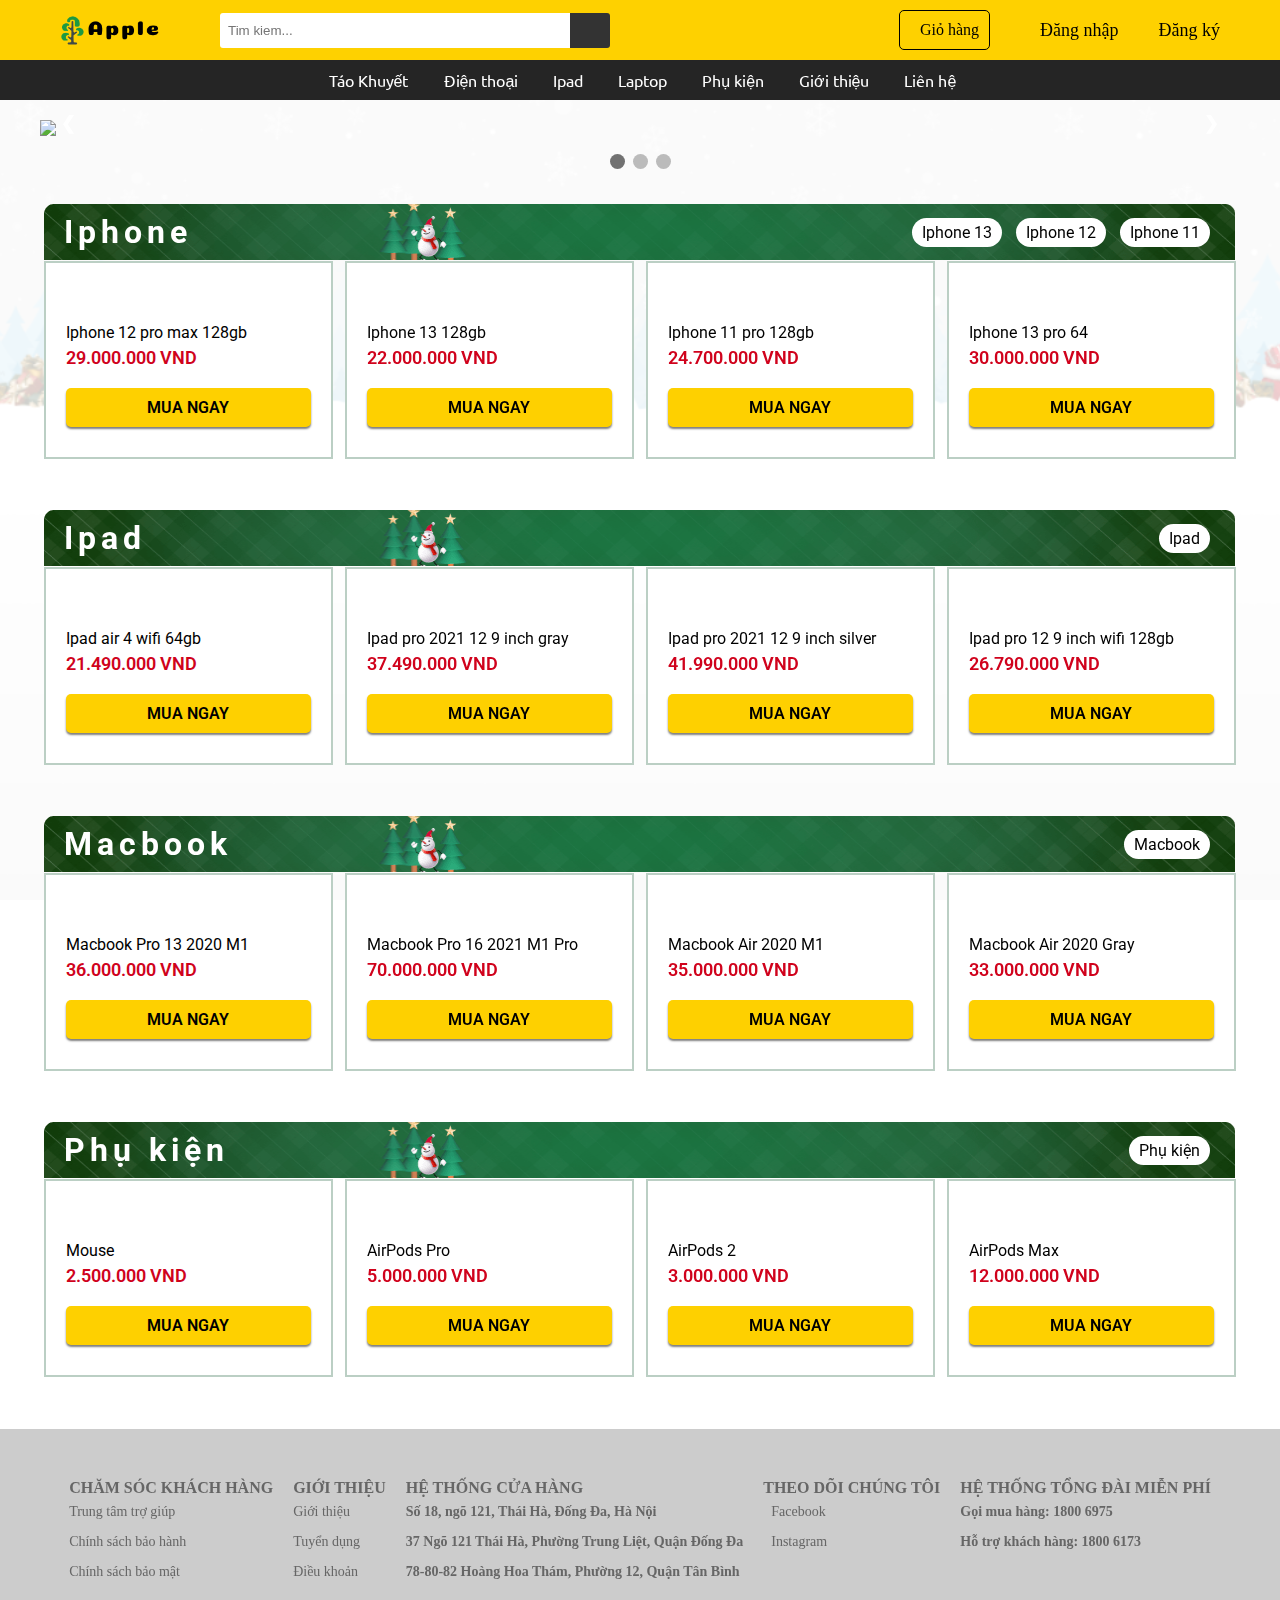
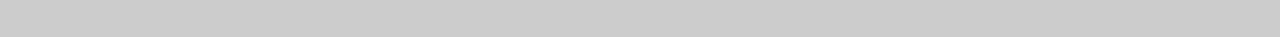
==== commit 135bced0: "Complete project" ====
--- a/index.html
+++ b/index.html
@@ -9,8 +9,9 @@
   <link rel="stylesheet" href="assests/css/style.css">
   <link rel="stylesheet" href="./assests/css/cart.css">
   <link rel="stylesheet" href="./assests/css/product.css">
+  <link rel="stylesheet" href="./assests/css/contact_info.css">
   
-  <title>Táo khuyết</title>
+  <title>Táo Khuyết</title>
 </head>
 <body>
   <div class="app">
@@ -113,7 +114,7 @@
           <div class="bot-board">
             <input type="submit" value="Sign Up">
             <span>
-              Bạn mới biết đến Táo khuyết?
+              Bạn mới biết đến Táo Khuyết?
               <a href="javascript:void(0)" onclick="changeForm()">Đăng ký</a>
             </span>
           </div>
@@ -130,7 +131,7 @@
         <li>
           <a href="">
             <i class="fas fa-home"></i>
-            <span>Táo khuyết</span>
+            <span>Táo Khuyết</span>
           </a>
         </li>
         <li>
@@ -214,7 +215,13 @@
           </a>
         </li>
         <li>
-          <a href="javascript:void(0)">
+          <a href="javascript:void(0)" onclick="innerInfo()">
+            <i class="fab fa-apple" style = "font-size: 18px"></i>
+            <span>Giới thiệu</span>
+          </a>
+        </li>
+        <li>
+          <a href="javascript:void(0)" onclick="innerContact()">
             <i class="fas fa-phone"></i>
             <span>Liên hệ</span>
           </a>
@@ -555,5 +562,6 @@
   </div>
   <script src = "js/script.js"></script>
   <script src = "js/cart.js"></script>
+  <script src = "js/contact_info.js"></script>
 </body>
 </html>--- a/assests/css/style.css
+++ b/assests/css/style.css
@@ -4,44 +4,41 @@
   margin: 0;
   box-sizing: border-box;
 }
-body{
-  /* font-family: 'Ubuntu', sans-serif; */
-  /* height: 100vh; */
-  /* background-color: #ccc; */
-  /* overflow-x: hidden; */
-  /* display: flex; */
-  /* justify-content: center; */
-}
+
 img {
   display: block;
 }
+
 ul {
   list-style-type: none;
 }
+
 .hover-text:hover {
   color: rgba(255, 255, 255);
   transition-duration: .1s;
 }
+
 .space-tb {
   opacity: .9;
   position: absolute;
   top: 10px;
   left: 10px;
 }
+
 .app {
   position: relative;
-  /* height: 1000px; */
-  /* height: 2000px; */
-  
-}
+}
+
 .app::before {
   content: "";
   background: url('../img/BG1.png') no-repeat center/cover;
   height: 100vh;
   width: 100vw;
   position: fixed;
+  opacity: .2;
   z-index: -1;
 }
+
 
 /* header */
 .header {
@@ -52,24 +49,26 @@
   padding: 0 50px;
   background-color: #fed100;
 }
+
 .header-left {
   display: flex;
   align-items: center;
 }
+
 .header .header-left .logo {
   height: 60px;
   width: 120px;
-  /* background-color: #ccc; */
-  
-}
+}
+
 .logo img{
   width: 100%;
-  /* height: 40px; */
-}
+}
+
 .header-right {
   display: flex;
   align-items: center;
 }
+
 .header-right .cart {
   display: flex;
   align-items: center;
@@ -78,39 +77,45 @@
   padding: 10px;
   cursor: pointer;
 }
+
 .header-right .cart a{
   font-size: 20px;
   padding-right: 10px;
   color: rgb(0, 0, 0);
 }
+
 .header-right .cart:hover,
 .header-right .cart:hover a{
   color: rgba(255, 255, 255);
   transition-duration: .1s;
   background-color: #aad000;
 }
+
 .header-right .icon-user{
   display: none;
   padding: 10px;
   font-size: 24px;
   color: rgb(0, 0, 0);
 }
+
 .header-right span{
   color: rgb(0, 0, 0);
   font-size: 18px;
 }
+
 .box-private {
   position: relative;
   padding: 10px;
   cursor: pointer;
 }
+
 .box-private:hover .name-user {
   color: #fff;
   transition-duration: .1s;
 }
+
 .box-logOut {
   display: none;
-  /* background-color: #fff; */
   padding-top: 10px;
   position: absolute;
   width: 110px;
@@ -118,41 +123,50 @@
   transform: translateX(-32%);
   z-index: 99;
 }
+
 .box {
   background-color: #fff;
   padding: 10px 20px;
   border: 1px solid #000;
 }
+
 .box:hover {
   background-color: #ccc;
 }
 
+
 .box-private:hover .box-logOut {
   display: block;
 }
+
 /* form */
 .account {
   display: flex;
   color: #fff;
   cursor: pointer;
 }
+
 .account span{
   padding: 5px;
   cursor: pointer;
 }
+
 .account .login {
   margin: 0 20px;
   padding: 5px;
   cursor: pointer;
 }
+
 .account .register {
   padding: 5px;
   cursor: pointer;
 }
+
 .search-box {
   margin-left: 50px;
   display: flex;
 }
+
 .search-box .icon-search {
   background-color: #333;
   height: 35px;
@@ -162,9 +176,11 @@
   border-radius: 0 3px 3px 0;
   color: #fff;
 }
+
 .icon-search:hover{
   color: hsla(0,0%,100%,.7);
 }
+
 .search-box input {
   width: 350px;
   height: 35px;
@@ -173,14 +189,18 @@
   padding: 8px;
   outline: none;
 }
+
 @keyframes appear{
   0%{
     opacity: 0;
   }
+
   100%{
     opacity: 1;
   }
-}
+
+}
+
 .board {
   font-family: 'Ubuntu', sans-serif;
   position: fixed;
@@ -196,10 +216,12 @@
   right: 0;
   z-index: 2;
 }
+
 .board-register.active,
 .board-login.active {
   display: none;
 }
+
 .board .left-board {
   padding: 45px 50px;
   height: 550px;
@@ -211,11 +233,13 @@
   position: relative;
   z-index: 2;
 }
+
 .title{
   font-size: 20px;
   font-weight: 700;
   margin-bottom: 20px;
 }
+
 .left-board .form-input {
   display: flex;
   flex-direction: column;
@@ -224,6 +248,7 @@
   font-size: 16px;
   position: relative;
 }
+
 .form-input input{
   height: 20px;
   font-size: 14px;
@@ -234,12 +259,14 @@
   z-index: 1;
   background-color: transparent;
 }
+
 .bot-board {
   margin-top: 20px;
   display: flex;
   flex-direction: column;
   align-items: center;
 }
+
 .bot-board input {
   padding: 10px 45px;
   border-radius: 50px;
@@ -248,34 +275,41 @@
   box-shadow: 0 2px 2px rgba(0,0,0,.5);
   background-color: #fed100;
 }
+
 .bot-board input:active {
   transform: scale(0.98);
   box-shadow: none;
   transition: .1s;
 }
+
 .bot-board span {
   font-size: 14px;
   padding: 32px;
 }
+
 .form-input label span{
   display: inline-block;
   transition: .3s cubic-bezier(0.68, -0.55, 0.256, 1.55);
 }
+
 .form-input input:focus{
   border-bottom: 2px solid rgba(0,0,0,.3);
 }
+
 .form-input input:focus + label span,
 .form-input input:valid + label span{
   opacity: .4;
   z-index: 2;
   transform: translateY(-24px);
 }
+
 .form-input > span {
   position: absolute;
   bottom: 14px;
   color: #f02849;
   font-size: 12px;
 }
+
 .btn-close {
   position: absolute;
   top: 0;
@@ -285,18 +319,19 @@
   font-size: 20px;
   border-top-right-radius: 5px;
 }
+
 .btn-close:hover {
   color: #fff;
   background-color: rgb(51, 39, 39);
   transition-duration: .1s;
 }
 
+
 /* menu */
 nav {
   background-color: #252525;
-  /* z-index: 999;
-  position: sticky; */
-}
+}
+
 .menu {
   font-family: 'Ubuntu', sans-serif;
   display: flex;
@@ -305,39 +340,45 @@
   justify-content: center;
   align-items: center;
 }
+
 .menu > li {
-  /* margin-right: 30px; */
   padding: 0 15px;
   position: relative;
   height: inherit;
 }
+
 .menu li a{
   text-decoration: none;
 }
+
 .menu > li > a{
   text-decoration: none;
   color: #fff;
   line-height: 40px;
 }
+
 .menu > li > a:hover{
   color: hsla(0,0%,100%,.7);
   transition-duration: .1s;
 }
+
 .menu li a i {
   padding-right: 5px;
 }
+
 .menu > li:hover .sub-menu{
   visibility: visible;
   opacity: 1;
   transform: translateY(0);
 }
+
 .sub-menu {
   display: flex;
   position: absolute;
   width: 1200px;
   background-color: #fff;
   padding: 20px 16px;
-  left: -396px;
+  left: -334px;
   justify-content: space-between;
   opacity: 0;
   transform: translateY(10px);
@@ -347,62 +388,66 @@
   z-index: 2;
 }
 
+
 .sub-menu li {
   list-style: none;
 }
+
 
 .box-list {
   max-width: 560px;
   font-family: Roboto,Helvetica,Arial,sans-serif;
   font-weight: 300;
 }
+
 .box-list > li{
   margin-right: 20px;
   font-size: 13px;
   min-width: 120px;
   float: left;
 }
+
 .box-list li ul >li:first-child {
   font-size: 16px;
   padding: 10px 0 15px;
   font-weight: 400;
 }
+
 .box-list li li {
   padding: 8px 0;
 }
+
 .box-list li li a {
   padding: 8px 0;
   color: #000; 
 }
+
 .box-list li li:hover a{
   color: #0077ff;
 }
+
 .best-selling {
   border-left: 1px solid #000;
   margin-left: 10px;
   padding: 0 10px;
 }
+
 .best-selling .box-bs {
   display: flex;
   padding: 16px 0;
 }
+
 .best-selling .image img {
   width: 80px;
   margin-right: 16px;
 }
 
 
-
-
 /* container */
 .container {
-  /* background-color: #ccc; */
-  /* height: 100px; */
   max-width: 1200px;
   margin: auto;
-  /* height: 1000px; */
-}
-
+}
 
 .slideshow-container {
   max-width: 1200px;
@@ -411,12 +456,15 @@
   padding: 20px 0 0;
   z-index: 1;
 }
+
 .mySlides {
   display: none;
 }
+
 .mySlides img {
   width: 100%;
 }
+
 .prev, .next {
   cursor: pointer;
   position: absolute;
@@ -431,17 +479,21 @@
   border-radius: 0 3px 3px 0;
   user-select: none;
 }
+
 .prev {
   left: 5px;
   border-radius: 3px 0 0 3px;
 }
+
 .next {
   right: 5px;
   border-radius: 3px 0 0 3px;
 }
+
 .prev:hover, .next:hover {
   background-color: rgba(0,0,0,0.8);
 }
+
 .text {
   color: #f2f2f2;
   font-size: 15px;
@@ -451,6 +503,7 @@
   width: 100%;
   text-align: center;
 }
+
 .dot {
   cursor: pointer;
   height: 15px;
@@ -461,24 +514,32 @@
   display: inline-block;
   transition: background-color 0.6s ease;
 }
+
 .active, .dot:hover {
   background-color: #717171;
 }
+
 @keyframes fade {
   from {opacity: .4}
+
   to {opacity: 1}
-}
+
+}
+
 .fade {
   animation-name: fade;
   animation-duration: 1.5s;
 }
+
 .lable {
   font-family: Roboto,Helvetica,Arial,sans-serif;
 }
 
+
 .products {
   font-family: Roboto,Helvetica,Arial,sans-serif;
 }
+
 .lable {
   padding: 10px 20px;
   margin-top: 30px;
@@ -491,10 +552,12 @@
   align-items: center;
   justify-content: space-between;
 }
+
 .lable .hot-search {
   letter-spacing: normal;
   cursor: pointer;
 }
+
 .lable .hot-search a {
   text-decoration: none;
   background-color: #fff;
@@ -503,9 +566,11 @@
   padding: 5px 10px;
   margin: 0 5px;
 }
+
 .lable .hot-search a:hover {
   color: #0077ff; 
 }
+
 .list {
   display: flex;
   justify-content: flex-start;
@@ -513,29 +578,33 @@
   margin-left: -2px;
   margin-right: -2px;
 }
+
 .product-item {
   flex-basis: 24%;
   background-color: #fff;
   padding: 20px;
   border: 2px solid #bbcfc4;
-  /* height: 480px; */
   margin-bottom: 20px;
   position: relative;
   transition: all .2s ease-in;
   margin-left: 6px;
   margin-right: 6px;
 }
+
 .product-item:hover {
   box-shadow: 0 2px 12px rgb(0 0 0 / 40%);
 }
+
 .product-item:hover .product-thumb {
   transform: translateY(-15px);
 }
+
 .product-top .product-thumb {
   margin: 20px 0;
   width: 100%;
   transition: .2s ease-in;
 }
+
 .buy-now, .product-name {
   padding-bottom: 5px;
   display: block;
@@ -543,6 +612,7 @@
   color: #000;
   
 }
+
 .buy-now {
   padding: 10px;
   background-color: #fed000;
@@ -553,31 +623,38 @@
   text-align: center;
   margin: 20px 0 10px;
   box-shadow: 0 2px 2px rgba(0,0,0,.5);
-}
+  transition: .1s;
+}
+
 .buy-now:active {
   transform: scale(0.98);
   box-shadow: none;
   transition: .1s;
 }
+
 .buy-now:hover {
   background-color: #aaa000;
   color: #fff;
   box-shadow: none;
 }
+
 .product-info .product-price {
   color: #111;
   font-weight: 600;
   font-size: 18px;
   color: #d0021c;
 }
+
 .page {
   text-align: center;
   margin: 32px 0;
 }
+
 .page ul {
   display: flex;
   justify-content: center;
 }
+
 .page ul li {
   padding: 10px 15px;
   background-color: #cb1c22;
@@ -586,13 +663,16 @@
   border-radius: 5px;
   cursor: pointer;
 }
+
 .page ul li:hover {
   background-color: #ae1427;
 }
 
+
 .footer {
   background-color: #ccc;  
 }
+
 
 .footer__heading{
   font-size: 16px;
@@ -600,10 +680,12 @@
   color: #666;
 }
 
+
 .footer__list {
   padding-left: 0;
   list-style: none;
 }
+
 
 .footer-item__link {
   text-decoration: none;
@@ -614,10 +696,12 @@
   align-items: center;
 }
 
+
 .footer-item__icon {
   font-size: 1.6rem;
   margin: -1px 8px 0 0;
 }
+
 
 .row {
   display: flex;
@@ -626,10 +710,11 @@
   padding: 40px 0;
   justify-content: center;
 }
+
 .col {
   padding: 10px;
 }
+
 .col li {
   padding: 5px 0;
 }
-
--- a/assests/css/cart.css
+++ b/assests/css/cart.css
@@ -5,6 +5,7 @@
   padding: 30px;
   box-shadow: 0 0 10px 2px rgba(0,0,0,.1);
 }
+
 .cart-content-top table{
   width: 100%;
   text-align: center;
@@ -24,10 +25,6 @@
   font-family: var(--main-text-font);
   font-size: 14px;
   color: #333;
-}
-
-.cart-content-top table input {
-  width: 40px;
 }
 
 .cart-content-top td {
@@ -147,4 +144,16 @@
 
 .trash button:hover i {
   font-size: 20px;
-}+}
+
+.bill {
+  border: 2px solid #000;
+  border-radius: 10px;
+  margin-bottom: 32px;
+  padding: 32px;
+}
+.bill > p {
+  font-size: 20px;
+  font-weight: bold;
+  margin: 0 0 10px;
+}
--- a/assests/css/product.css
+++ b/assests/css/product.css
@@ -76,12 +76,6 @@
 	margin-bottom: 20px;
 	margin-top: 20px;
 	align-items: center;
-}
-
-.quantity input {
-	width: 35px;
-	padding-left: 3px;
-	margin: 10px 10px;
 }
 
 .product-content-right-product-button {
@@ -172,10 +166,6 @@
 	font-size: 15px;
 }
 
-.row {
-	/* display: flex; */
-}
-
 .product-content-right-bottom-content-muahang {
 	display: none;
 }
@@ -187,3 +177,22 @@
 .detail {
 	font-weight: bold;
 }
+
+.btnUpdate {
+	padding: 8px 10px;
+	background-color: #32bd32;
+	color: #fff;
+	border-radius: 50%;
+	border: none;
+}
+
+.btnUpdate:active {
+	transform: scale(0.95);
+}
+
+.number-box,
+.number-box2 {
+	width: 35px;
+	margin: 10px 5px;
+	padding: 5px 8px;
+}--- a/assests/css/contact_info.css
+++ b/assests/css/contact_info.css
@@ -0,0 +1,94 @@
+/* Contact */
+.contact{
+	display: flex;
+	width: 1200px;
+	margin: 32px auto;
+	padding: 50px;
+	box-shadow: 0 0 10px 2px rgba(0,0,0,.1);
+	background-color: #fff;
+	font-size: 20px;
+}
+.input-contact {
+	width: 40%;
+	display: flex;
+	flex-direction: column;
+}
+.contact-content {
+	width: 60%;
+}
+.contact-content .content {
+	padding: 32px;
+}
+.map {
+	margin-left: 32px;
+}
+.map img {
+	width: 100%;
+}
+.input-contact h3 {
+	padding: 0 64px;
+}
+.input-contact input,
+.input-contact textarea {
+	padding: 8px;
+	margin: 5px 0;
+}
+.input-contact button {
+	padding: 8px;
+	background-color: rgb(254, 208, 0);
+	color: #fff;
+	text-transform: uppercase;
+	border: none;
+	box-shadow: 0 2px 5px 2px rgba(0,0,0,.2);
+	cursor: pointer;
+}
+.input-contact button:active{
+	transform: scale(0.98);
+	box-shadow: none;
+}
+
+/* Information */
+.information {
+	width: 1200px;
+	margin: 32px auto;
+	background-color: #fff;
+	padding: 30px;
+	box-shadow: 0 0 10px 2px rgba(0,0,0,.1);
+	font-size: 20px;
+}
+.information h2 {
+	text-align: center;
+	padding: 32px;
+}
+.support {
+	padding-top: 32px;
+}
+.bg-support {
+	height: 290px;
+	background: url('../img/psp-hero-banner-homepage-getsupport.image.large_2x.jpg') no-repeat center/contain;
+	position: relative;
+	margin-bottom: 32px;
+	/* text-transform: uppercase; */
+}
+.bg-support p{
+	position: absolute;
+	top: 50%;
+	left: 20%;
+	transform: translate(-32%, -50%);
+	color: #fff;
+	font-size: 32px;
+	font-weight: bold;
+}
+.care {
+	display: flex;
+	align-items: center;
+}
+.care .img-care {
+	width: 40%;
+}
+.care .img-care img {
+	width: 100%;
+}
+.care .content-care {
+	width: 60%;
+}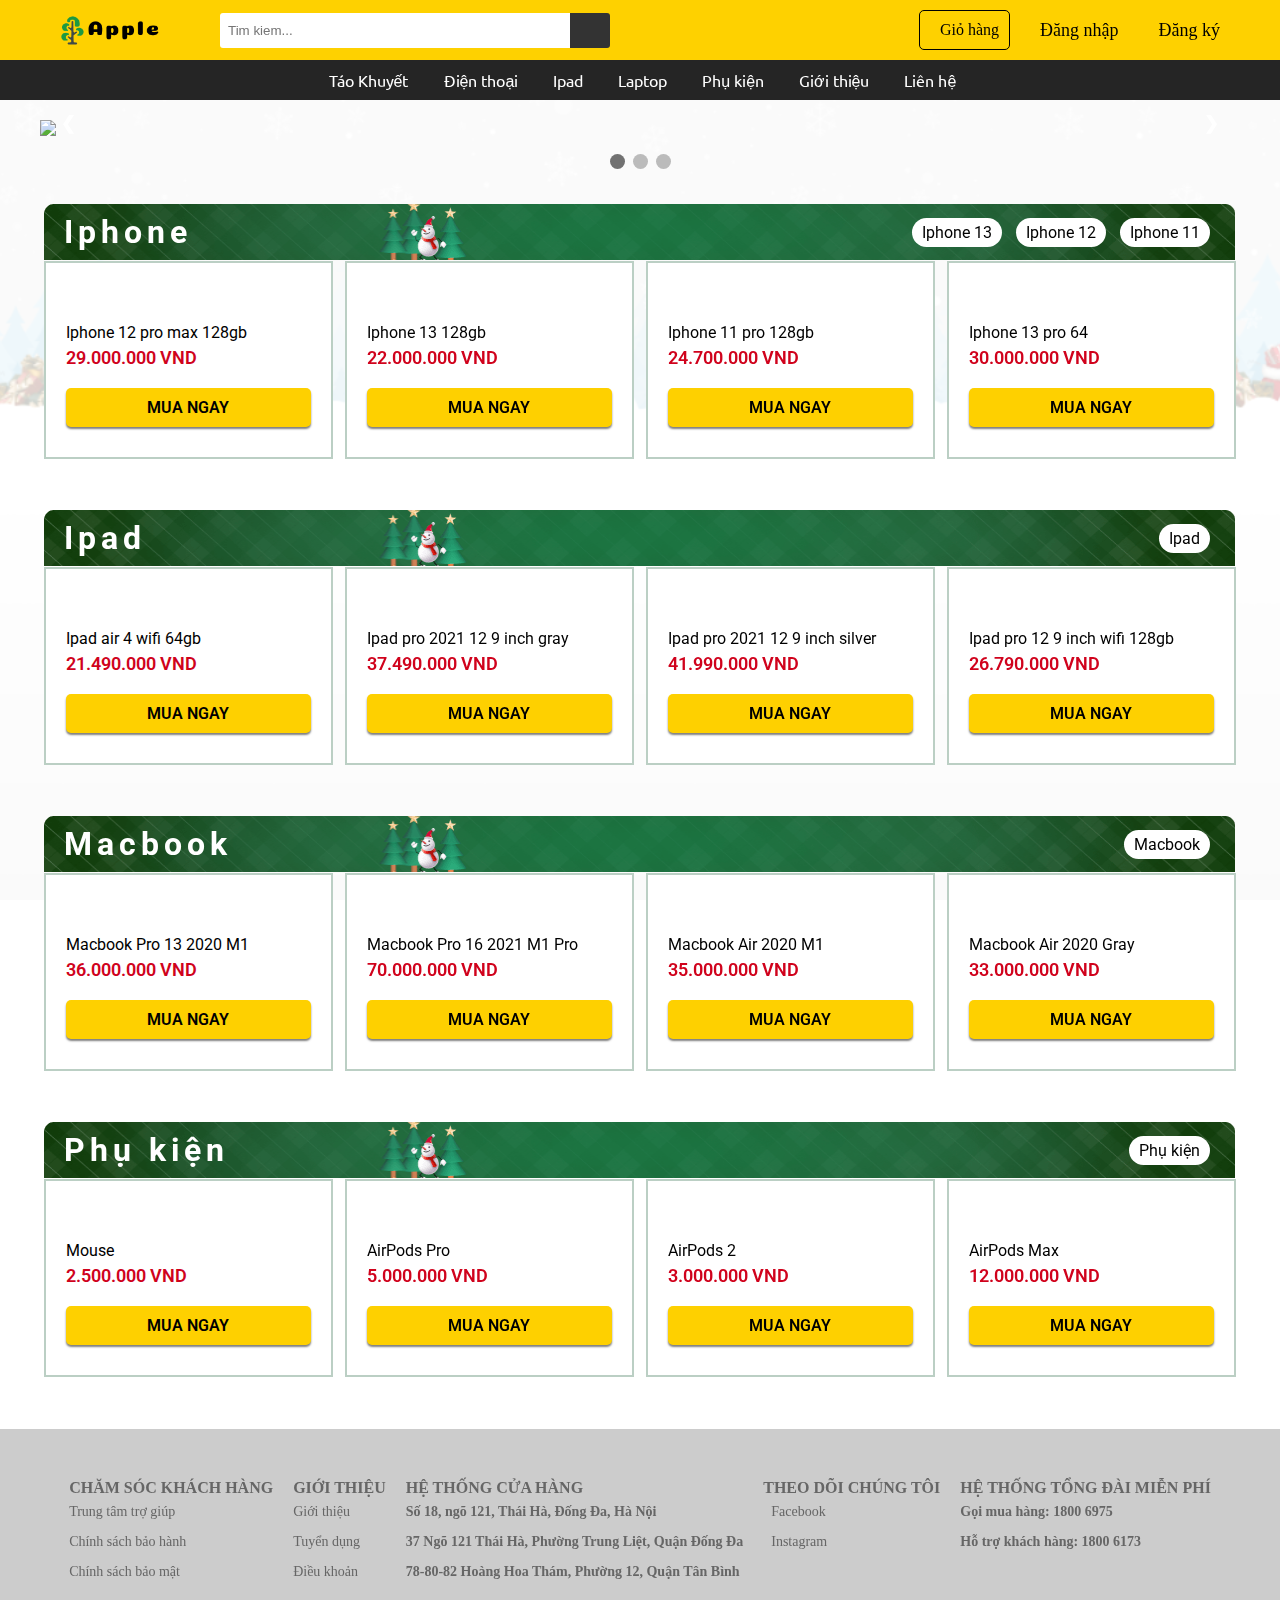
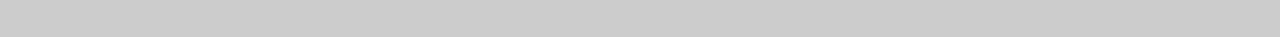
==== commit 14029870: "Error lk" ====
--- a/index.html
+++ b/index.html
@@ -431,7 +431,7 @@
         <div class="lable">
           <h1>Phụ kiện</h1>
           <div class="hot-search">
-            <a href="javascript:void(0)" onclick="innerProducts('Linhkien')">Phụ kiện</a>
+            <a href="javascript:void(0)" onclick="innerProducts('LinhKien')">Phụ kiện</a>
           </div>
         </div>
         <div class="items-laptop list">
--- a/assests/css/style.css
+++ b/assests/css/style.css
@@ -107,6 +107,7 @@
   position: relative;
   padding: 10px;
   cursor: pointer;
+  display: none;
 }
 
 .box-private:hover .name-user {
@@ -120,7 +121,7 @@
   position: absolute;
   width: 110px;
   text-align: center;
-  transform: translateX(-32%);
+  transform: translateX(-4%);
   z-index: 99;
 }
 
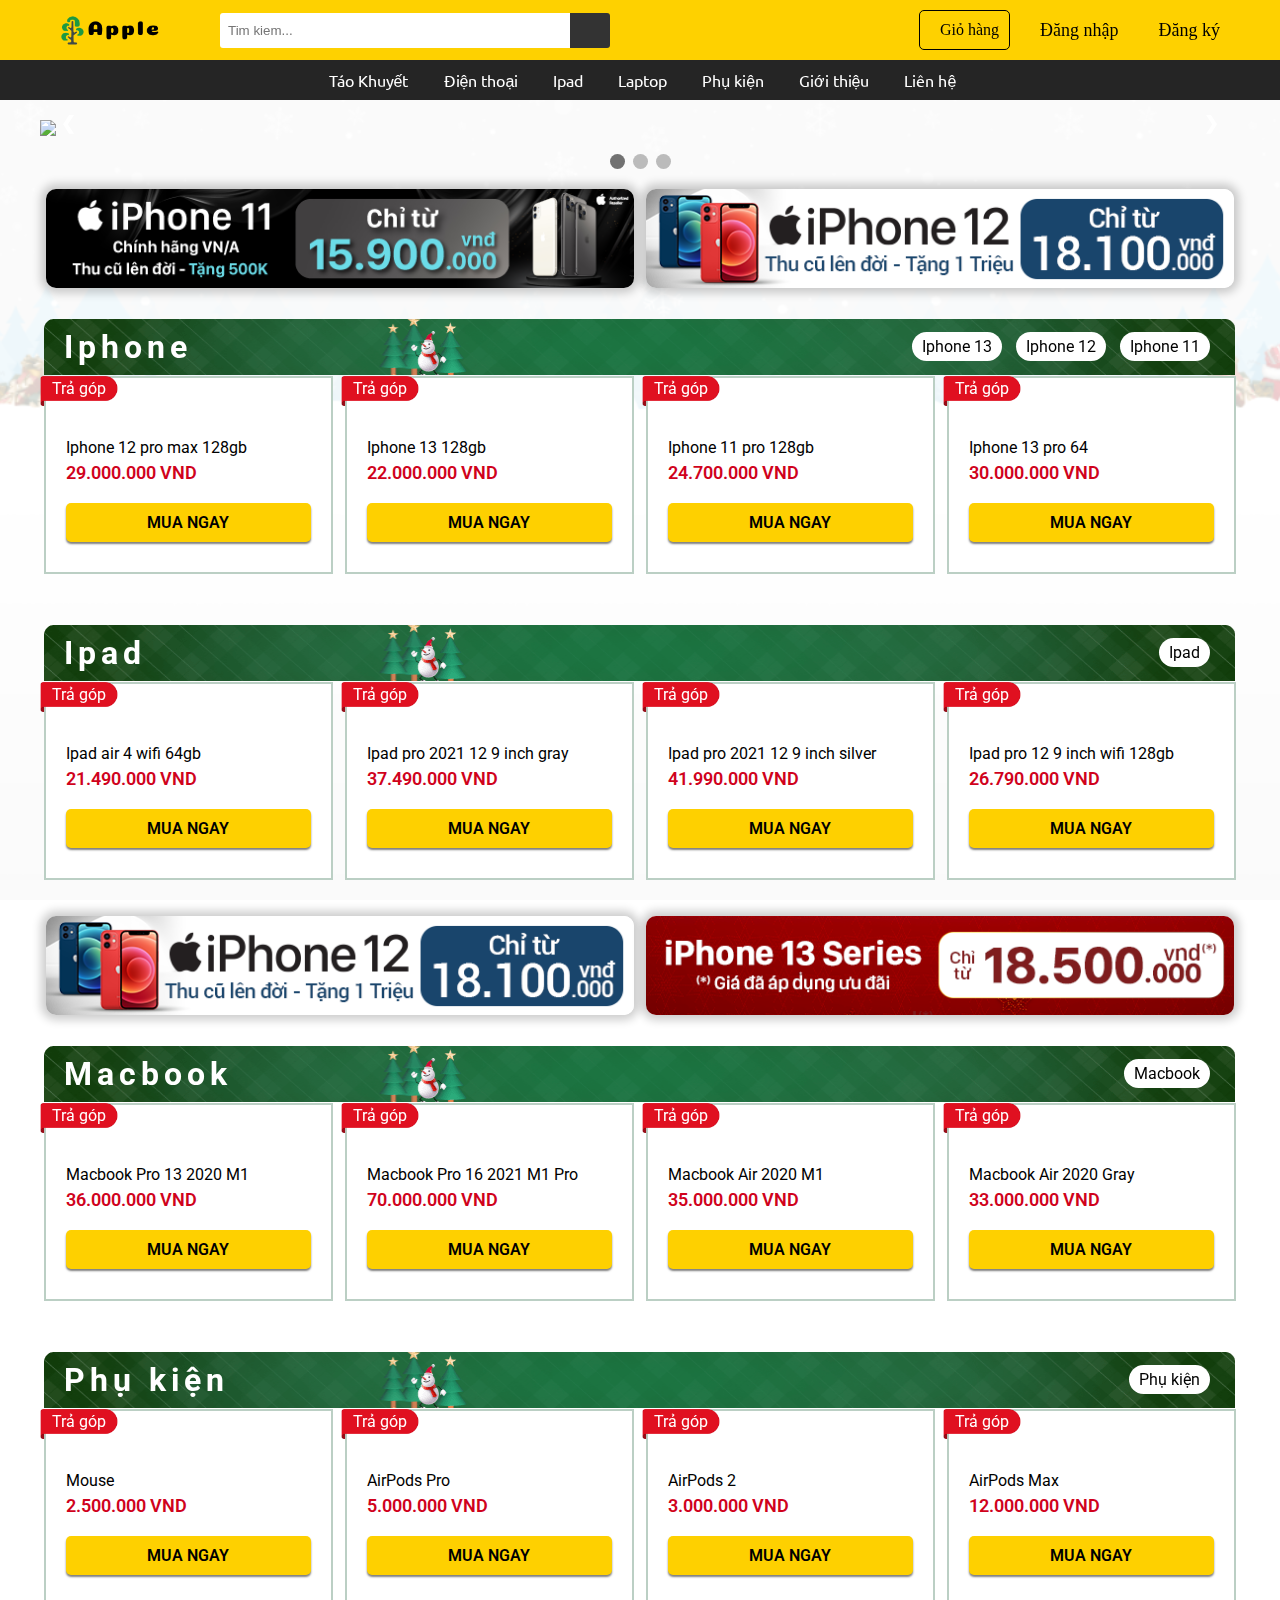
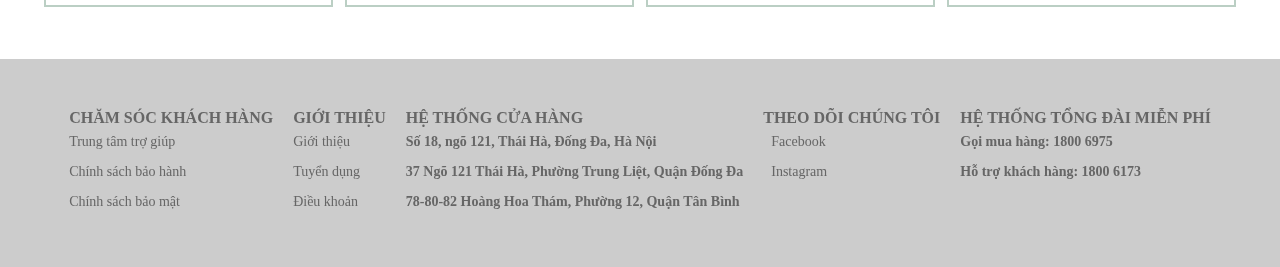
==== commit d6b79513: "end commit" ====
--- a/index.html
+++ b/index.html
@@ -183,7 +183,7 @@
               </div>
               <div class="box-bs">
                 <div class="image">
-                  <img src="https://images.fpt.shop/unsafe/fit-in/192x192/filters:quality(90):fill(white)/fptshop.com.vn/Uploads/Originals/2021/9/15/637673213598401263_iphone-13-pro-max-dd-1.jpg" alt="">
+                  <img src="https://images.fpt.shop/unsafe/fit-in/192x192/filters:quality(90):fill(white)/fptshop.com.vn/Uploads/Originals/2021/9/15/637673224696649012_iphone-13-dd-1.jpg" alt="">
                 </div>
                 <div class="content-inside">
                   <h4>iphone</h4>
@@ -192,7 +192,7 @@
               </div>
             </div>
             <div class="thumbnail">
-              <img src="https://images.fpt.shop/unsafe/fit-in/248x248/filters:quality(90):fill(white)/fptshop.com.vn/Uploads/Originals/2021/11/1/637713559763285373_F-H4_248x248.png" alt="">
+              <img src="https://images.fpt.shop/unsafe/fit-in/248x248/filters:quality(90):fill(white)/fptshop.com.vn/Uploads/Originals/2021/12/20/637755577052042839_F-H4_248x248.png" alt="">
             </div>
           </div>
         </li>
@@ -264,6 +264,14 @@
       <div class="products">
 
         <!-- Phone -->
+        <div class="image-home">
+          <div class="image">
+            <img src="./assests/img/IP-11_595x100-a.webp" alt="">
+          </div>
+          <div class="image">
+            <img src="./assests/img/ip1222595x100-1 (1).webp" alt="">
+          </div>
+        </div>
         <div class="lable">
           <h1>Iphone</h1>
           <div class="hot-search">
@@ -272,9 +280,11 @@
             <a href="javascript:void(0)" onclick="innerProducts('phone', '11')">Iphone 11</a>
           </div>
         </div>
+       
         <div class="items-phone list">
           <!-- 1 -->
           <div class="product-item"  onclick="innerDetail(this)">
+            <div class="icon-installmemt"></div>
             <div class="product-top">
                 <img  class="product-thumb" src="./assests/img/phone/iphone-12-pro-max-vang-new-600x600-600x600.jpg" alt="">
                 <a href="" class="product-name">Iphone 12 pro max 128gb</a>
@@ -286,6 +296,7 @@
           </div>
           <!-- 2 -->
           <div class="product-item"  onclick="innerDetail(this)">
+            <div class="icon-installmemt"></div>
             <div class="product-top">
                 <img  class="product-thumb" src="./assests/img/phone/iphone-13-mini-blue-2-600x600.jpg" alt="">
                 <a href="" class="product-name">Iphone 13 128gb</a>
@@ -297,6 +308,7 @@
           </div>
           <!-- 3 -->
           <div class="product-item"  onclick="innerDetail(this)">
+            <div class="icon-installmemt"></div>
             <div class="product-top">
                 <img  class="product-thumb" src="./assests/img/phone/iphone-11-pro-256gb-black-600x600.jpg" alt="">
                 <a href="" class="product-name">Iphone 11 pro 128gb</a>
@@ -308,6 +320,7 @@
           </div>
           <!-- 4 -->
           <div class="product-item"  onclick="innerDetail(this)">
+            <div class="icon-installmemt"></div>
             <div class="product-top">
                 <img  class="product-thumb" src="./assests/img/phone/iphone-13-pro-gold-1-600x600.jpg" alt="">
                 <a href="" class="product-name">Iphone 13 pro 64</a>
@@ -329,6 +342,7 @@
         <div class="items-tablet list">
           <!-- 1 -->
           <div class="product-item"  onclick="innerDetail(this)">
+            <div class="icon-installmemt"></div>
             <div class="product-top">
                 <img  class="product-thumb" src="./assests/img/tablet/ipad-air-4-wifi-64gb-2020-xanhduong-600x600-600x600.jpg" alt="">
                 <a href="" class="product-name">Ipad air 4 wifi 64gb</a>
@@ -340,6 +354,7 @@
           </div>
           <!-- 2 -->
           <div class="product-item"  onclick="innerDetail(this)">
+            <div class="icon-installmemt"></div>
             <div class="product-top">
                 <img  class="product-thumb" src="./assests/img/tablet/ipad-pro-2021-129-inch-gray-thumb-600x600.jpg" alt="">
                 <a href="" class="product-name">Ipad pro 2021 12 9 inch gray</a>
@@ -352,6 +367,7 @@
 
           <!-- 3 -->
           <div class="product-item"  onclick="innerDetail(this)">
+            <div class="icon-installmemt"></div>
             <div class="product-top">
                 <img  class="product-thumb" src="./assests/img/tablet/ipad-pro-2021-129-inch-silver-600x600.jpg" alt="">
                 <a href="" class="product-name">Ipad pro 2021 12 9 inch silver</a>
@@ -363,6 +379,7 @@
           </div>
           <!-- 4 -->
           <div class="product-item"  onclick="innerDetail(this)">
+            <div class="icon-installmemt"></div>
             <div class="product-top">
                 <img  class="product-thumb" src="./assests/img/tablet/ipad-pro-12-9-inch-wifi-128gb-2020-bac-600x600-1-600x600.jpg" alt="">
                 <a href="" class="product-name">Ipad pro 12 9 inch wifi 128gb</a>
@@ -375,6 +392,14 @@
         </div>
 
         <!-- Laptop -->
+        <div class="image-home">
+          <div class="image">
+            <img src="./assests/img/ip1222595x100-1.webp" alt="">
+          </div>
+          <div class="image">
+            <img src="./assests/img/iphone-13-series-595-100-max-001.webp" alt="">
+          </div>
+        </div>
         <div class="lable">
           <h1>Macbook</h1>
           <div class="hot-search">
@@ -384,6 +409,7 @@
         <div class="items-laptop list">
           <!-- 1 -->
           <div class="product-item"  onclick="innerDetail(this)">
+            <div class="icon-installmemt"></div>
             <div class="product-top">
                 <img  class="product-thumb" src="./assests/img/computer/Macbook Pro 13 2020 M1 - Silver.jpg" alt="">
                 <a href="" class="product-name">Macbook Pro 13 2020 M1</a>
@@ -395,6 +421,7 @@
           </div>
           <!-- 2 -->
           <div class="product-item"  onclick="innerDetail(this)">
+            <div class="icon-installmemt"></div>
             <div class="product-top">
                 <img  class="product-thumb" src="./assests/img/computer/MacBook Pro 16 2021 M1 Pro -Silver.png" alt="">
                 <a href="" class="product-name">Macbook Pro 16 2021 M1 Pro</a>
@@ -406,6 +433,7 @@
           </div>
           <!-- 3 -->
           <div class="product-item"  onclick="innerDetail(this)">
+            <div class="icon-installmemt"></div>
             <div class="product-top">
                 <img  class="product-thumb" src="./assests/img/computer/Macbook Air 2020 M1 - Grey.jpg" alt="">
                 <a href="" class="product-name">Macbook Air 2020 M1</a>
@@ -417,6 +445,7 @@
           </div>
           <!-- 4 -->
           <div class="product-item"  onclick="innerDetail(this)">
+            <div class="icon-installmemt"></div>
             <div class="product-top">
                 <img  class="product-thumb" src="./assests/img/computer/Macbook Air 2020 - Grey.jpg" alt="">
                 <a href="" class="product-name">Macbook Air 2020 Gray</a>
@@ -437,6 +466,7 @@
         <div class="items-laptop list">
           <!-- 1 -->
           <div class="product-item"  onclick="innerDetail(this)">
+            <div class="icon-installmemt"></div>
             <div class="product-top">
                 <img  class="product-thumb" src="./assests/img/LinhKien/chuot-bluetooth-apple-mk2e3-trang-avatar-600x600.jpg" alt="">
                 <a href="" class="product-name">Mouse</a>
@@ -448,6 +478,7 @@
           </div>
           <!-- 2 -->
           <div class="product-item"  onclick="innerDetail(this)">
+            <div class="icon-installmemt"></div>
             <div class="product-top">
                 <img  class="product-thumb" src="./assests/img/LinhKien/tai-nghe-bluetooth-airpods-pro-apple-mwp22-thumb-600x600.jpg" alt="">
                 <a href="" class="product-name">AirPods Pro</a>
@@ -459,6 +490,7 @@
           </div>
           <!-- 3 -->
           <div class="product-item"  onclick="innerDetail(this)">
+            <div class="icon-installmemt"></div>
             <div class="product-top">
                 <img  class="product-thumb" src="./assests/img/LinhKien/bluetooth-airpods-2-apple-mv7n2-imei-ava-600x600.jpg" alt="">
                 <a href="" class="product-name">AirPods 2</a>
@@ -470,6 +502,7 @@
           </div>
           <!-- 4 -->
           <div class="product-item"  onclick="innerDetail(this)">
+            <div class="icon-installmemt"></div>
             <div class="product-top">
                 <img  class="product-thumb" src="./assests/img/LinhKien/bluetooth-airpods-max-apple-ava-600x600.jpg" alt="">
                 <a href="" class="product-name">AirPods Max</a>
@@ -564,4 +597,4 @@
   <script src = "js/cart.js"></script>
   <script src = "js/contact_info.js"></script>
 </body>
-</html>+</html>
--- a/assests/css/style.css
+++ b/assests/css/style.css
@@ -719,3 +719,31 @@
 .col li {
   padding: 5px 0;
 }
+
+.image-home {
+  display: flex;
+  margin-top: 16px;
+}
+.image-home .image {
+  width: 100%;
+  box-shadow: 0 0 10px 5px rgba(0,0,0,.2);
+  margin: 0 6px;
+  border-radius: 10px;
+}
+.image-home img {
+  width: 100%;
+  border-radius: 10px;
+}
+.icon-installmemt {
+  position: absolute;
+  top: -8px;
+  background: url('data:image/svg+xml;utf8,<svg xmlns="http://www.w3.org/2000/svg" xmlns:xlink="http://www.w3.org/1999/xlink" viewBox="0 0 256 100"><title>Asset 1</title><g id="Layer_2" data-name="Layer 2"><g id="Layer_1-2" data-name="Layer 1"><image width="256" height="100" xlink:href="[data-uri]"/></g></g></svg>') no-repeat center/contain;
+  left: -6px;
+  padding: 12px;
+}
+.icon-installmemt::before {
+  content: "Trả góp";
+  position: relative;
+  top: -3px;
+  color: #fff;
+}--- a/assests/css/product.css
+++ b/assests/css/product.css
@@ -54,6 +54,7 @@
 .product-detail .product-content-right-product-name h1 {
 	font-family: "Times New Roman", Times, serif;
 	font-size: 30px;
+  
 }
 
 .product-detail .product-content-right-product-price {
@@ -80,43 +81,46 @@
 
 .product-content-right-product-button {
 	display: flex;
+  flex-direction: column;
 }
 
 .product-content-right-product-button button {
 	width: 160px;
 	height: 40px;
 	display: block;
-	margin: 20px 0 12px;
 	transition: all 0.3s ease;
-	margin-bottom: 20px;
+  width: 100%;
+  border-radius: 5px;
+  font-size: 20px;
+	color: #fff;
+}
+
+.product-content-right-product-button button:last-child {
+  background-color:#0664f9;
+	border: none;
+  font-weight: bold;
+  margin-bottom: 20px;
+	cursor: pointer;
+}
+
+.product-content-right-product-button button:last-child i {
+	margin-right: 5px;
+}
+
+.product-content-right-product-button button:last-child:hover {
+	background-color:#0050d7;
 }
 
 .product-content-right-product-button button:first-child {
-	background-color: #ffff;
-	border: 2px solid black;
-	cursor: pointer;
-}
-
-.product-content-right-product-button button:first-child i {
-	margin-right: 5px;
+  margin-bottom: 10px;
+	background: #fed000;
+	cursor: pointer;
+  font-weight: bold;
+  border: none;
 }
 
 .product-content-right-product-button button:first-child:hover {
-	background: black;
-	color: #ffff;
-}
-
-.product-content-right-product-button button:last-child {
-	border: 2px solid #bf8a49;
-	color: #bf8a49;
-	background: #ffff;
-	cursor: pointer;
-	margin-left: 40px;
-}
-
-.product-content-right-product-button button:last-child:hover {
-	background: black;
-	color: #ffff;
+	background-color: #aaa000;
 }
 
 .product-content-right-bottom {
@@ -195,4 +199,42 @@
 	width: 35px;
 	margin: 10px 5px;
 	padding: 5px 8px;
+}
+.product-content-right-product-rate li{
+  color: #ea9d02;
+}
+.product-content-right-product-header{
+  border-bottom: 1px solid #000;
+  margin: 0 32px;
+  display: flex;
+  justify-content: space-between;
+  padding: 0 32px;
+}
+.product-content-right-product-rate ul {
+  display: flex;
+  list-style: none;
+  padding-top: 10px;
+}
+.product-content-right-product-rate ul li{
+  padding-left: 5px;
+}
+.promotion {
+  background-color: #ccc;
+  padding: 10px;
+  margin-bottom: 10px;
+  border-radius: 5px;
+}
+.first-item {
+  padding-bottom: 10px;
+  padding-left: 20px;
+  font-weight: bold;
+  border-bottom: 1px solid rgba(0, 0, 0, 0.3);
+  margin-bottom: 10px;
+  font-size: 20px;
+}
+.box-item {
+  padding: 5px 0;
+}
+.box-item i {
+  color: #fe547f;
 }